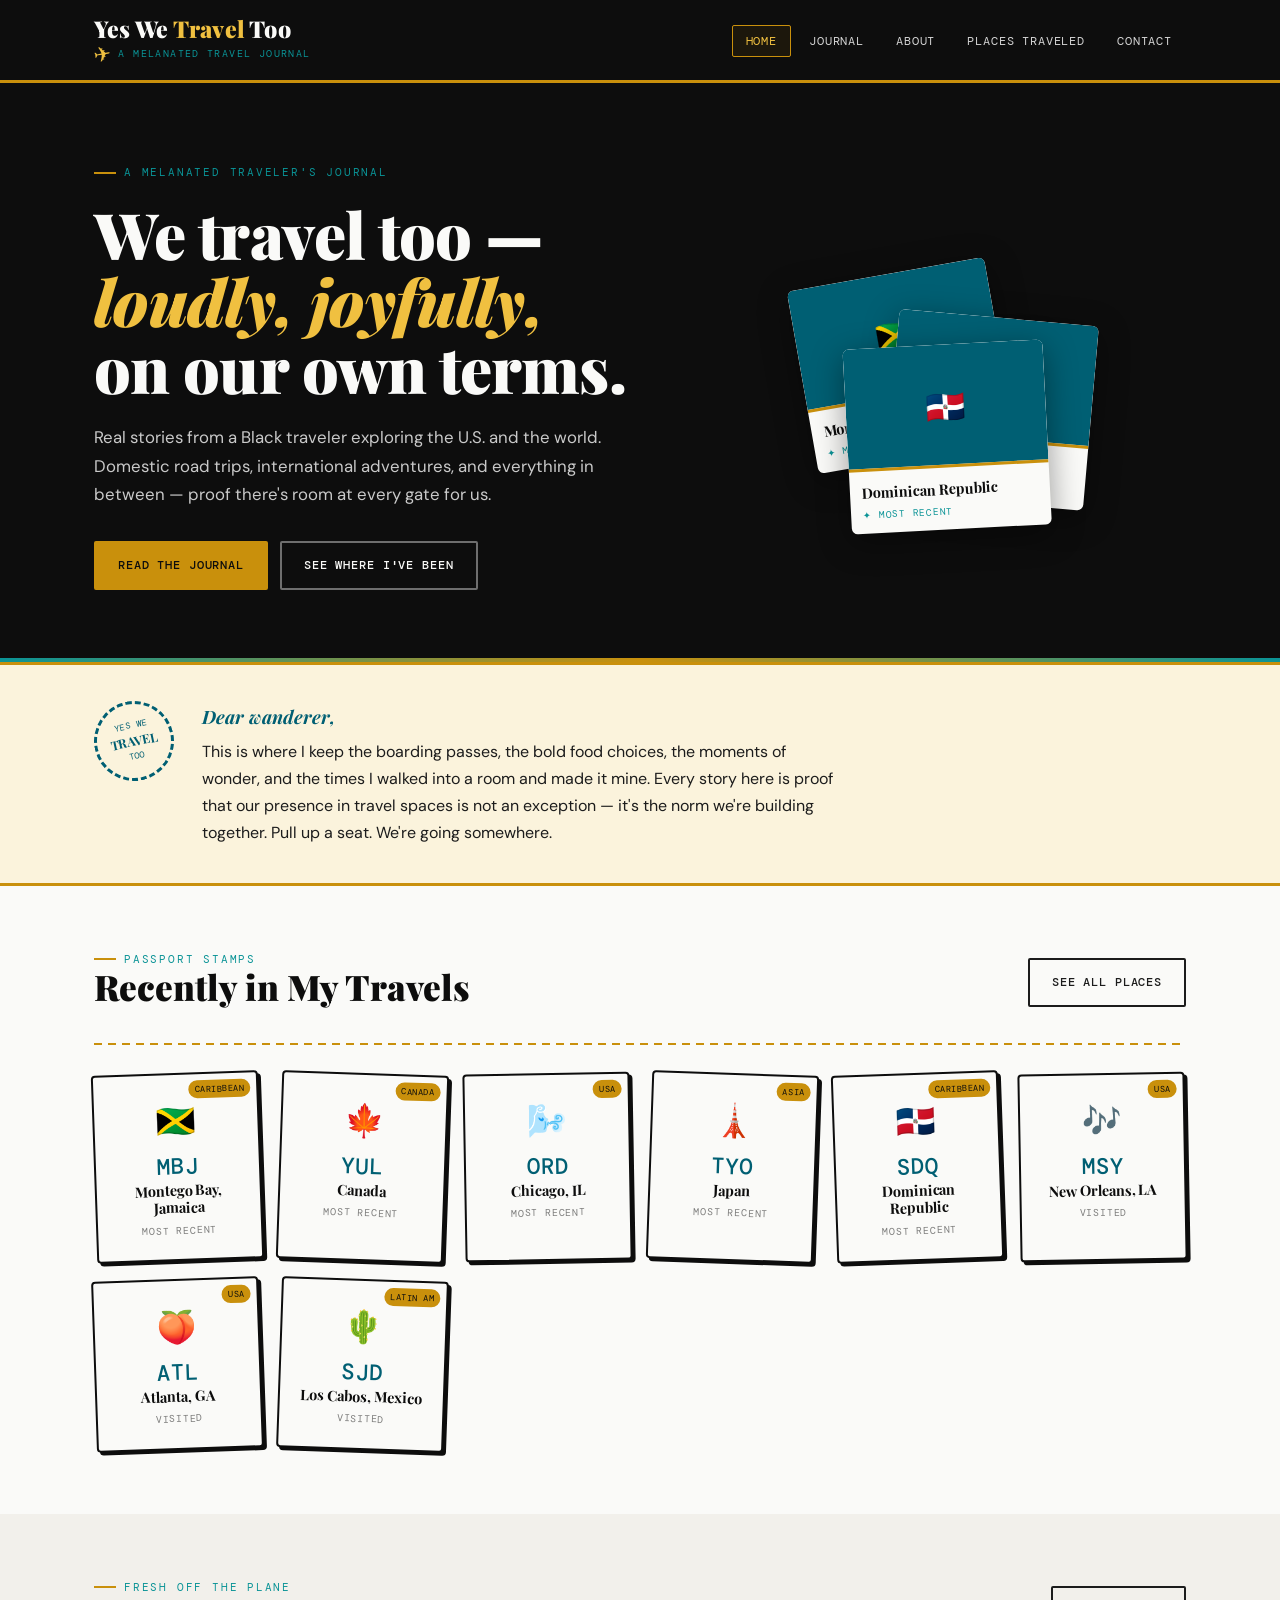
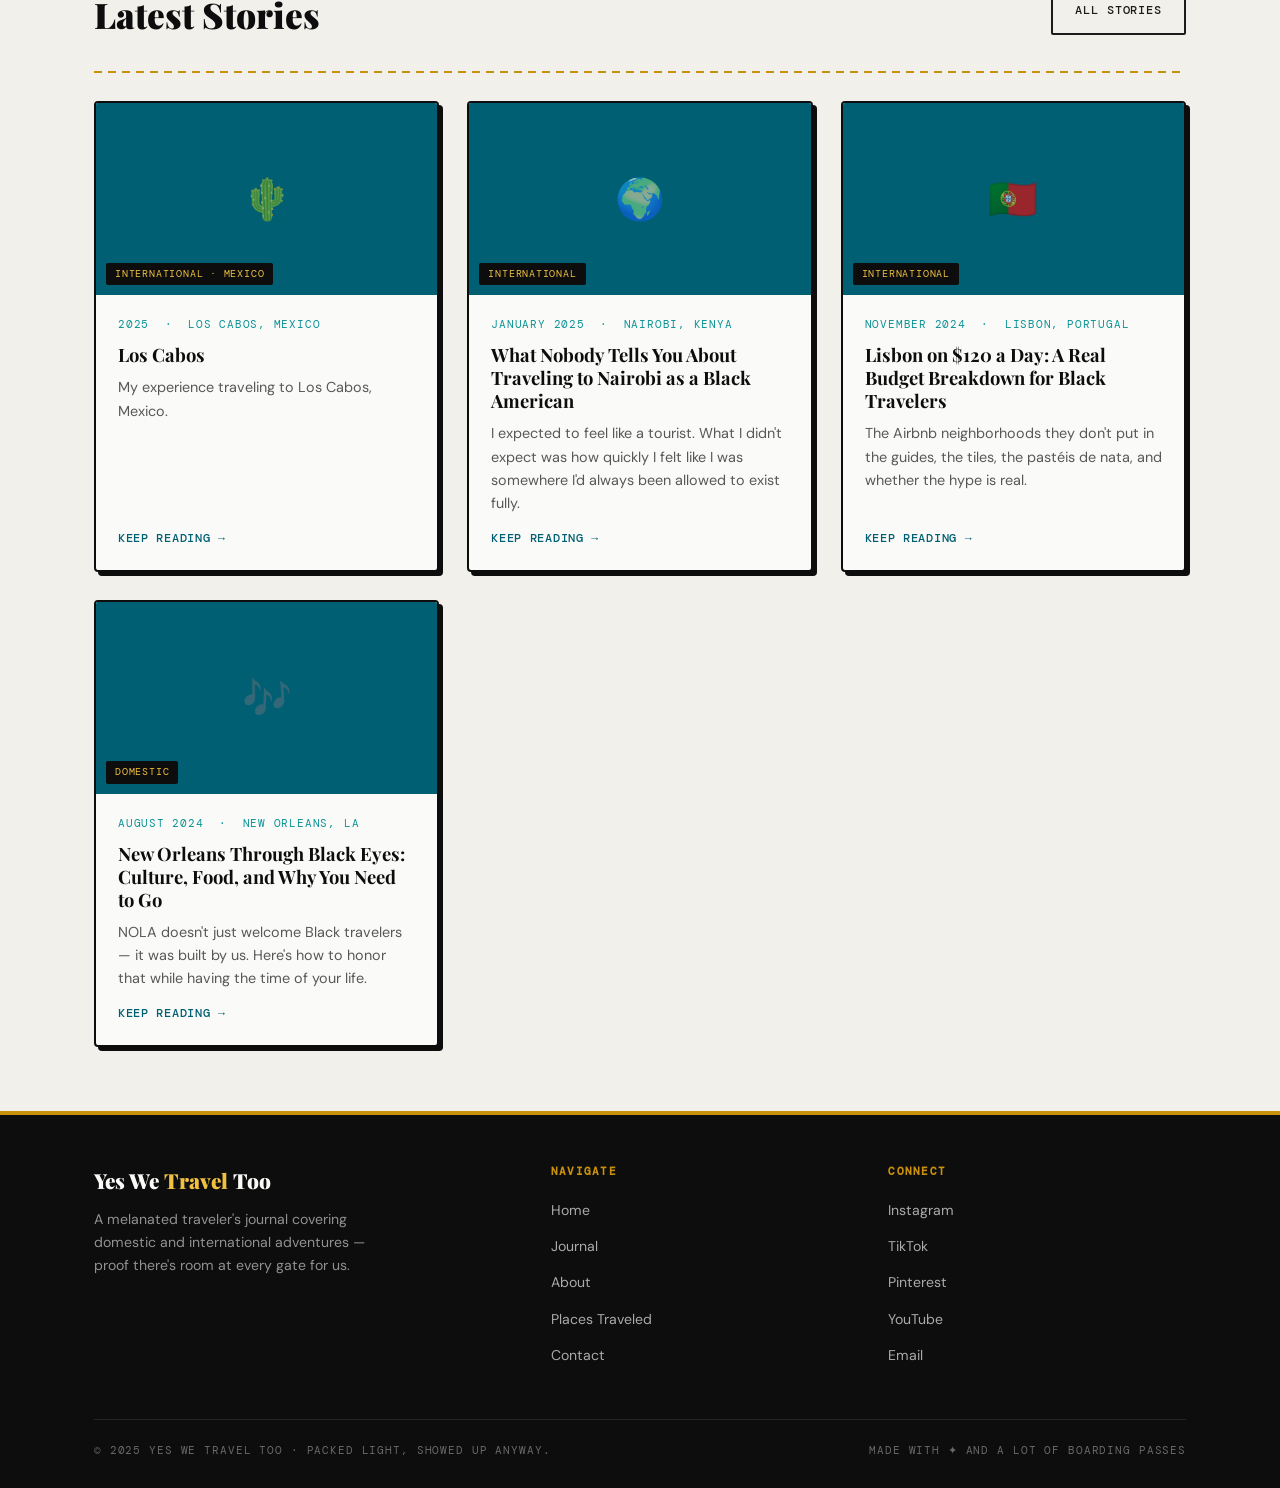
==== index.html @ bf2410bd "Add files via upload" ====
<!DOCTYPE html>
<html lang="en">
<head>
  <meta charset="UTF-8"/>
  <meta name="viewport" content="width=device-width, initial-scale=1.0"/>
  <title>Yes We Travel Too — A Melanated Traveler's Journal</title>
  <meta name="description" content="Real stories from a Black traveler exploring the U.S. and the world — one stamp, one story, one city at a time."/>
  <link rel="stylesheet" href="style.css"/>
</head>
<body>

  <!-- ===== HEADER ===== -->
  <header class="site-header">
    <div class="site-header__inner">
      <a href="index.html" class="brand">
        <span class="brand__name">Yes We <span>Travel</span> Too</span>
        <span class="brand__tag"><span class="brand__plane">✈</span> A Melanated Travel Journal</span>
      </a>
      <button class="nav-toggle" aria-label="Toggle menu" onclick="this.parentElement.querySelector('.site-nav').classList.toggle('open')">
        <span></span><span></span><span></span>
      </button>
      <nav class="site-nav">
        <ul>
          <li><a href="index.html" class="active">Home</a></li>
          <li><a href="blog.html">Journal</a></li>
          <li><a href="about.html">About</a></li>
          <li><a href="places.html">Places Traveled</a></li>
          <li><a href="contact.html">Contact</a></li>
        </ul>
      </nav>
    </div>
  </header>

  <main>

    <!-- ===== HERO ===== -->
    <section class="hero">
      <div class="wrap">
        <div class="hero-grid">
          <div>
            <div class="hero-eyebrow">
              <p class="eyebrow">A Melanated Traveler's Journal</p>
            </div>
            <h1>We travel too —<br><em>loudly, joyfully,</em><br>on our own terms.</h1>
            <p class="hero-sub">Real stories from a Black traveler exploring the U.S. and the world. Domestic road trips, international adventures, and everything in between — proof there's room at every gate for us.</p>
            <div class="hero-ctas">
              <a href="blog.html" class="btn btn--gold">Read the Journal</a>
              <a href="places.html" class="btn btn--outline">See Where I've Been</a>
            </div>
          </div>
          <div class="passport-stack">
            <div class="passport-card">
              <div class="passport-card__img">🇯🇲</div>
              <div class="passport-card__body">
                <div class="passport-card__city">Montego Bay, Jamaica</div>
                <div class="passport-card__stamp">✦ Most Recent</div>
              </div>
            </div>
            <div class="passport-card">
              <div class="passport-card__img">🗼</div>
              <div class="passport-card__body">
                <div class="passport-card__city">Tokyo, Japan</div>
                <div class="passport-card__stamp">✦ Most Recent</div>
              </div>
            </div>
            <div class="passport-card">
              <div class="passport-card__img">🇩🇴</div>
              <div class="passport-card__body">
                <div class="passport-card__city">Dominican Republic</div>
                <div class="passport-card__stamp">✦ Most Recent</div>
              </div>
            </div>
          </div>
        </div>
      </div>
    </section>

    <!-- ===== DEAR WANDERER ===== -->
    <section class="wanderer-strip">
      <div class="wrap">
        <div class="wanderer-strip__inner">
          <div class="wanderer-stamp">
            <span>Yes We</span>
            <strong>TRAVEL</strong>
            <span>Too</span>
          </div>
          <div class="wanderer-text">
            <p class="salutation">Dear wanderer,</p>
            <p>This is where I keep the boarding passes, the bold food choices, the moments of wonder, and the times I walked into a room and made it mine. Every story here is proof that our presence in travel spaces is not an exception — it's the norm we're building together. Pull up a seat. We're going somewhere.</p>
          </div>
        </div>
      </div>
    </section>

    <!-- ===== PLACES TEASER ===== -->
    <section class="places-section">
      <div class="wrap">
        <div class="section-head">
          <div>
            <p class="eyebrow">Passport stamps</p>
            <h2>Recently in My Travels</h2>
          </div>
          <a href="places.html" class="btn btn--outline-dark">See All Places</a>
        </div>
        <div class="section-divider"></div>
        <div class="stamp-grid">
          <a href="places.html" class="stamp-tile">
            <div class="stamp-tile__flag">🇯🇲</div>
            <div class="stamp-tile__code">MBJ</div>
            <div class="stamp-tile__name">Montego Bay, Jamaica</div>
            <div class="stamp-tile__date">Most Recent</div>
            <span class="stamp-tile__badge">Caribbean</span>
          </a>
          <a href="places.html" class="stamp-tile">
            <div class="stamp-tile__flag">🍁</div>
            <div class="stamp-tile__code">YUL</div>
            <div class="stamp-tile__name">Canada</div>
            <div class="stamp-tile__date">Most Recent</div>
            <span class="stamp-tile__badge">Canada</span>
          </a>
          <a href="places.html" class="stamp-tile">
            <div class="stamp-tile__flag">🌬️</div>
            <div class="stamp-tile__code">ORD</div>
            <div class="stamp-tile__name">Chicago, IL</div>
            <div class="stamp-tile__date">Most Recent</div>
            <span class="stamp-tile__badge">USA</span>
          </a>
          <a href="places.html" class="stamp-tile">
            <div class="stamp-tile__flag">🗼</div>
            <div class="stamp-tile__code">TYO</div>
            <div class="stamp-tile__name">Japan</div>
            <div class="stamp-tile__date">Most Recent</div>
            <span class="stamp-tile__badge">Asia</span>
          </a>
          <a href="places.html" class="stamp-tile">
            <div class="stamp-tile__flag">🇩🇴</div>
            <div class="stamp-tile__code">SDQ</div>
            <div class="stamp-tile__name">Dominican Republic</div>
            <div class="stamp-tile__date">Most Recent</div>
            <span class="stamp-tile__badge">Caribbean</span>
          </a>
          <a href="places.html" class="stamp-tile">
            <div class="stamp-tile__flag">🎶</div>
            <div class="stamp-tile__code">MSY</div>
            <div class="stamp-tile__name">New Orleans, LA</div>
            <div class="stamp-tile__date">Visited</div>
            <span class="stamp-tile__badge">USA</span>
          </a>
          <a href="places.html" class="stamp-tile">
            <div class="stamp-tile__flag">🍑</div>
            <div class="stamp-tile__code">ATL</div>
            <div class="stamp-tile__name">Atlanta, GA</div>
            <div class="stamp-tile__date">Visited</div>
            <span class="stamp-tile__badge">USA</span>
          </a>
          <a href="places.html" class="stamp-tile">
            <div class="stamp-tile__flag">🌵</div>
            <div class="stamp-tile__code">SJD</div>
            <div class="stamp-tile__name">Los Cabos, Mexico</div>
            <div class="stamp-tile__date">Visited</div>
            <span class="stamp-tile__badge">Latin Am</span>
          </a>
        </div>
      </div>
    </section>

    <!-- ===== LATEST POSTS ===== -->
    <section class="posts-section">
      <div class="wrap">
        <div class="section-head">
          <div>
            <p class="eyebrow">Fresh off the plane</p>
            <h2>Latest Stories</h2>
          </div>
          <a href="blog.html" class="btn btn--outline-dark">All Stories</a>
        </div>
        <div class="section-divider"></div>
        <div class="posts-grid">

          <a href="post-los-cabos.html" class="post-card">
            <div class="post-card__img">
              <div class="post-card__img-placeholder">🌵</div>
              <span class="post-card__label">International · Mexico</span>
            </div>
            <div class="post-card__body">
              <p class="post-card__meta">2025 &nbsp;·&nbsp; Los Cabos, Mexico</p>
              <h3 class="post-card__title">Los Cabos</h3>
              <p class="post-card__excerpt">My experience traveling to Los Cabos, Mexico.</p>
              <span class="post-card__readmore">Keep reading →</span>
            </div>
          </a>

          <a href="post-nairobi.html" class="post-card">
            <div class="post-card__img">
              <div class="post-card__img-placeholder">🌍</div>
              <span class="post-card__label">International</span>
            </div>
            <div class="post-card__body">
              <p class="post-card__meta">January 2025 &nbsp;·&nbsp; Nairobi, Kenya</p>
              <h3 class="post-card__title">What Nobody Tells You About Traveling to Nairobi as a Black American</h3>
              <p class="post-card__excerpt">I expected to feel like a tourist. What I didn't expect was how quickly I felt like I was somewhere I'd always been allowed to exist fully.</p>
              <span class="post-card__readmore">Keep reading →</span>
            </div>
          </a>

          <a href="post-lisbon.html" class="post-card">
            <div class="post-card__img">
              <div class="post-card__img-placeholder">🇵🇹</div>
              <span class="post-card__label">International</span>
            </div>
            <div class="post-card__body">
              <p class="post-card__meta">November 2024 &nbsp;·&nbsp; Lisbon, Portugal</p>
              <h3 class="post-card__title">Lisbon on $120 a Day: A Real Budget Breakdown for Black Travelers</h3>
              <p class="post-card__excerpt">The Airbnb neighborhoods they don't put in the guides, the tiles, the pastéis de nata, and whether the hype is real.</p>
              <span class="post-card__readmore">Keep reading →</span>
            </div>
          </a>

          <a href="post-nola.html" class="post-card">
            <div class="post-card__img">
              <div class="post-card__img-placeholder">🎶</div>
              <span class="post-card__label">Domestic</span>
            </div>
            <div class="post-card__body">
              <p class="post-card__meta">August 2024 &nbsp;·&nbsp; New Orleans, LA</p>
              <h3 class="post-card__title">New Orleans Through Black Eyes: Culture, Food, and Why You Need to Go</h3>
              <p class="post-card__excerpt">NOLA doesn't just welcome Black travelers — it was built by us. Here's how to honor that while having the time of your life.</p>
              <span class="post-card__readmore">Keep reading →</span>
            </div>
          </a>

        </div>
      </div>
    </section>

  </main>

  <!-- ===== FOOTER ===== -->
  <footer class="site-footer">
    <div class="wrap">
      <div class="footer-inner">
        <div class="footer-brand">
          <div class="footer-brand__name">Yes We <span>Travel</span> Too</div>
          <p>A melanated traveler's journal covering domestic and international adventures — proof there's room at every gate for us.</p>
        </div>
        <div class="footer-col">
          <h4>Navigate</h4>
          <ul>
            <li><a href="index.html">Home</a></li>
            <li><a href="blog.html">Journal</a></li>
            <li><a href="about.html">About</a></li>
            <li><a href="places.html">Places Traveled</a></li>
            <li><a href="contact.html">Contact</a></li>
          </ul>
        </div>
        <div class="footer-col">
          <h4>Connect</h4>
          <ul>
            <li><a href="#">Instagram</a></li>
            <li><a href="#">TikTok</a></li>
            <li><a href="#">Pinterest</a></li>
            <li><a href="#">YouTube</a></li>
            <li><a href="mailto:hello@yeswetraveltoo.com">Email</a></li>
          </ul>
        </div>
      </div>
      <div class="footer-bottom">
        <p>© 2025 Yes We Travel Too · Packed light, showed up anyway.</p>
        <p>Made with ✦ and a lot of boarding passes</p>
      </div>
    </div>
  </footer>

</body>
</html>
---- style.css ----
/* ================================================
   YES WE TRAVEL TOO — Shared Stylesheet
   Black & White base · Gold & Teal accents
   ================================================ */

@import url('https://fonts.googleapis.com/css2?family=Playfair+Display:ital,wght@0,700;0,900;1,700&family=DM+Sans:wght@400;500;600&family=DM+Mono:wght@400;500&display=swap');

:root {
  --black:      #0D0D0D;
  --ink:        #1C1C1C;
  --white:      #FAFAF8;
  --offwhite:   #F2F0EB;
  --gold:       #C9900C;
  --gold-light: #F0C040;
  --gold-bg:    #FBF3DC;
  --teal:       #0A9396;
  --teal-deep:  #005F73;
  --teal-light: #E0F4F4;
  --line:       rgba(13,13,13,0.12);

  --ff-display: 'Playfair Display', Georgia, serif;
  --ff-body:    'DM Sans', system-ui, sans-serif;
  --ff-mono:    'DM Mono', 'Courier New', monospace;

  --max:        1140px;
  --radius:     4px;
}

*, *::before, *::after { box-sizing: border-box; margin: 0; padding: 0; }
html { -webkit-text-size-adjust: 100%; scroll-behavior: smooth; }
body {
  font-family: var(--ff-body);
  font-size: 16px;
  line-height: 1.65;
  background: var(--white);
  color: var(--ink);
  -webkit-font-smoothing: antialiased;
}
img { max-width: 100%; display: block; }
a { color: inherit; text-decoration: none; }
ul { list-style: none; }
@media (prefers-reduced-motion: reduce) { *, *::before, *::after { transition: none !important; animation: none !important; } }

/* ---- util ---- */
.wrap { max-width: var(--max); margin: 0 auto; padding: 0 24px; }
.sr-only { position: absolute; width: 1px; height: 1px; overflow: hidden; clip: rect(0,0,0,0); white-space: nowrap; }

/* ======================================
   HEADER / NAV
====================================== */
.site-header {
  background: var(--black);
  position: sticky; top: 0; z-index: 100;
  border-bottom: 3px solid var(--gold);
}
.site-header__inner {
  display: flex; align-items: center; justify-content: space-between;
  padding: 16px 24px; max-width: var(--max); margin: 0 auto; gap: 20px;
}
.brand {
  display: flex; flex-direction: column; gap: 2px;
  text-decoration: none;
}
.brand__name {
  font-family: var(--ff-display);
  font-weight: 900;
  font-size: clamp(1.1rem, 2.4vw, 1.45rem);
  color: var(--white);
  letter-spacing: 0.01em;
  line-height: 1.1;
}
.brand__name span { color: var(--gold-light); }
.brand__tag {
  font-family: var(--ff-mono);
  font-size: 0.62rem;
  letter-spacing: 0.14em;
  text-transform: uppercase;
  color: var(--teal);
  display: flex;
  align-items: center;
  gap: 5px;
}
.brand__plane {
  font-size: 1.3rem;
  display: inline-block;
  color: var(--gold-light);
  line-height: 1;
  transform: rotate(-10deg);
  transition: transform 0.3s ease;
}
.brand:hover .brand__plane {
  transform: rotate(0deg) translateX(4px);
}

.nav-toggle { display: none; background: none; border: none; cursor: pointer; padding: 6px; }
.nav-toggle span { display: block; width: 22px; height: 2px; background: var(--white); margin: 4px 0; transition: transform 0.2s; }

.site-nav ul {
  display: flex; gap: 4px; flex-wrap: wrap;
}
.site-nav a {
  font-family: var(--ff-mono);
  font-size: 0.76rem;
  text-transform: uppercase;
  letter-spacing: 0.07em;
  color: rgba(255,255,255,0.82);
  padding: 7px 13px;
  border-radius: 2px;
  border: 1px solid transparent;
  transition: color 0.15s, border-color 0.15s, background 0.15s;
}
.site-nav a:hover,
.site-nav a.active {
  color: var(--gold-light);
  border-color: var(--gold);
  background: rgba(201,144,12,0.08);
}

@media (max-width: 700px) {
  .nav-toggle { display: block; }
  .site-nav {
    position: absolute; top: 100%; left: 0; right: 0;
    background: var(--black);
    border-bottom: 2px solid var(--gold);
    max-height: 0; overflow: hidden;
    transition: max-height 0.3s ease;
  }
  .site-nav.open { max-height: 360px; }
  .site-nav ul { flex-direction: column; padding: 12px 24px 18px; }
  .site-nav a { display: block; padding: 10px 0; border: none; border-bottom: 1px solid rgba(255,255,255,0.07); }
}

/* ======================================
   BUTTONS
====================================== */
.btn {
  display: inline-flex; align-items: center; gap: 7px;
  font-family: var(--ff-mono);
  font-size: 0.78rem;
  text-transform: uppercase;
  letter-spacing: 0.07em;
  padding: 12px 22px;
  border-radius: 2px;
  border: 2px solid currentColor;
  cursor: pointer;
  transition: background 0.15s, color 0.15s, transform 0.12s;
  font-weight: 500;
}
.btn:hover { transform: translateY(-1px); }
.btn--gold { background: var(--gold); color: var(--black); border-color: var(--gold); }
.btn--gold:hover { background: var(--gold-light); border-color: var(--gold-light); }
.btn--teal { background: var(--teal); color: var(--white); border-color: var(--teal); }
.btn--teal:hover { background: var(--teal-deep); border-color: var(--teal-deep); }
.btn--outline { background: transparent; color: var(--white); border-color: rgba(255,255,255,0.4); }
.btn--outline:hover { border-color: var(--gold-light); color: var(--gold-light); }
.btn--outline-dark { background: transparent; color: var(--ink); border-color: var(--ink); }
.btn--outline-dark:hover { background: var(--ink); color: var(--white); }

/* ======================================
   EYEBROW LABEL
====================================== */
.eyebrow {
  font-family: var(--ff-mono);
  font-size: 0.7rem;
  letter-spacing: 0.16em;
  text-transform: uppercase;
  color: var(--teal);
  display: flex; align-items: center; gap: 8px;
}
.eyebrow::before {
  content: '';
  display: inline-block;
  width: 22px; height: 2px;
  background: var(--gold);
  flex-shrink: 0;
}

/* ======================================
   SECTION HEADERS
====================================== */
.section-head {
  display: flex; align-items: flex-end; justify-content: space-between;
  gap: 16px; flex-wrap: wrap; margin-bottom: 36px;
}
.section-head h2 {
  font-family: var(--ff-display);
  font-size: clamp(1.6rem, 3vw, 2.2rem);
  font-weight: 900;
  color: var(--black);
  line-height: 1.1;
}
.section-divider {
  width: 100%; height: 2px;
  background: repeating-linear-gradient(90deg, var(--gold) 0 8px, transparent 8px 14px);
  margin: 14px 0 28px;
}

/* ======================================
   HOME — HERO
====================================== */
.hero {
  background: var(--black);
  color: var(--white);
  padding: 80px 0 72px;
  position: relative;
  overflow: hidden;
}
.hero::after {
  content: '';
  position: absolute; bottom: 0; left: 0; right: 0; height: 4px;
  background: linear-gradient(90deg, var(--teal), var(--gold), var(--teal));
}
.hero-grid {
  display: grid;
  grid-template-columns: 1.1fr 0.9fr;
  gap: 60px; align-items: center;
}
.hero-eyebrow { margin-bottom: 18px; }
.hero-eyebrow .eyebrow { color: var(--teal); }
.hero h1 {
  font-family: var(--ff-display);
  font-size: clamp(2.4rem, 5.5vw, 4rem);
  font-weight: 900;
  line-height: 1.05;
  margin-bottom: 22px;
  letter-spacing: -0.01em;
}
.hero h1 em {
  font-style: italic;
  color: var(--gold-light);
}
.hero-sub {
  font-size: 1.05rem;
  color: rgba(255,255,255,0.78);
  max-width: 44ch;
  margin-bottom: 32px;
  line-height: 1.7;
}
.hero-ctas { display: flex; gap: 12px; flex-wrap: wrap; }

/* Passport stack — right side of hero */
.passport-stack {
  position: relative;
  height: 320px;
  display: flex; align-items: center; justify-content: center;
}
.passport-card {
  position: absolute;
  background: var(--white);
  border-radius: 6px;
  overflow: hidden;
  width: 200px;
  box-shadow: 0 8px 32px rgba(0,0,0,0.4);
}
.passport-card:nth-child(1) { transform: rotate(-10deg) translate(-50px, -20px); z-index: 1; }
.passport-card:nth-child(2) { transform: rotate(5deg) translate(40px, 30px); z-index: 2; }
.passport-card:nth-child(3) { transform: rotate(-3deg) translate(-10px, 60px); z-index: 3; }
.passport-card__img {
  height: 120px;
  background: var(--teal-deep);
  display: flex; align-items: center; justify-content: center;
  font-family: var(--ff-display);
  font-size: 2rem;
}
.passport-card__body {
  padding: 10px 12px;
  border-top: 3px solid var(--gold);
}
.passport-card__city {
  font-family: var(--ff-display);
  font-weight: 700;
  font-size: 0.9rem;
  color: var(--black);
}
.passport-card__stamp {
  font-family: var(--ff-mono);
  font-size: 0.6rem;
  text-transform: uppercase;
  letter-spacing: 0.08em;
  color: var(--teal);
  margin-top: 2px;
}

@media (max-width: 820px) {
  .hero-grid { grid-template-columns: 1fr; }
  .passport-stack { height: 200px; margin-top: 20px; }
  .passport-card { width: 140px; }
  .passport-card__img { height: 80px; font-size: 1.4rem; }
}

/* ======================================
   HOME — DEAR WANDERER STRIP
====================================== */
.wanderer-strip {
  background: var(--gold-bg);
  border-top: 3px solid var(--gold);
  border-bottom: 3px solid var(--gold);
  padding: 36px 0;
}
.wanderer-strip__inner {
  display: flex; gap: 28px; align-items: flex-start;
}
.wanderer-stamp {
  flex-shrink: 0;
  width: 80px; height: 80px;
  border-radius: 50%;
  border: 3px dashed var(--teal-deep);
  display: flex; flex-direction: column;
  align-items: center; justify-content: center;
  transform: rotate(-12deg);
  text-align: center;
}
.wanderer-stamp span {
  font-family: var(--ff-mono);
  font-size: 0.54rem;
  text-transform: uppercase;
  letter-spacing: 0.06em;
  color: var(--teal-deep);
  line-height: 1.2;
}
.wanderer-stamp strong {
  font-family: var(--ff-display);
  font-size: 0.78rem;
  font-weight: 700;
  color: var(--teal-deep);
}
.wanderer-text p.salutation {
  font-family: var(--ff-display);
  font-style: italic;
  font-weight: 700;
  font-size: 1.15rem;
  color: var(--teal-deep);
  margin-bottom: 6px;
}
.wanderer-text p {
  font-size: 1rem;
  color: var(--ink);
  max-width: 58ch;
  line-height: 1.7;
}

@media (max-width: 560px) {
  .wanderer-strip__inner { flex-direction: column; gap: 16px; }
}

/* ======================================
   HOME — PLACES TEASER / STAMPS GRID
====================================== */
.places-section { padding: 64px 0; }
.stamp-grid {
  display: grid;
  grid-template-columns: repeat(auto-fill, minmax(160px, 1fr));
  gap: 18px;
}
.stamp-tile {
  background: var(--white);
  border: 2px solid var(--black);
  border-radius: 4px;
  padding: 20px 14px;
  text-align: center;
  display: block;
  text-decoration: none;
  color: var(--black);
  transition: transform 0.15s, box-shadow 0.15s, border-color 0.15s;
  position: relative;
  transform: rotate(var(--r, -2deg));
  box-shadow: 3px 3px 0 var(--black);
}
.stamp-tile:nth-child(even) { --r: 2deg; }
.stamp-tile:nth-child(3n) { --r: -1deg; }
.stamp-tile:hover {
  transform: rotate(0deg) translateY(-3px);
  border-color: var(--teal);
  box-shadow: 4px 4px 0 var(--teal);
}
.stamp-tile__flag { font-size: 2rem; margin-bottom: 8px; }
.stamp-tile__code {
  font-family: var(--ff-mono);
  font-weight: 500;
  font-size: 1.4rem;
  color: var(--teal-deep);
  letter-spacing: 0.04em;
  line-height: 1;
}
.stamp-tile__name {
  font-family: var(--ff-display);
  font-weight: 700;
  font-size: 0.9rem;
  line-height: 1.2;
  margin: 4px 0 6px;
}
.stamp-tile__date {
  font-family: var(--ff-mono);
  font-size: 0.62rem;
  text-transform: uppercase;
  letter-spacing: 0.08em;
  color: rgba(0,0,0,0.5);
}
.stamp-tile__badge {
  position: absolute; top: 6px; right: 6px;
  font-family: var(--ff-mono);
  font-size: 0.54rem;
  text-transform: uppercase;
  letter-spacing: 0.06em;
  background: var(--gold);
  color: var(--black);
  padding: 2px 6px;
  border-radius: 20px;
}

/* ======================================
   POST / STORY CARDS
====================================== */
.posts-section { padding: 64px 0; background: var(--offwhite); }
.posts-grid {
  display: grid;
  grid-template-columns: repeat(auto-fill, minmax(300px, 1fr));
  gap: 28px;
}
.post-card {
  background: var(--white);
  border: 2px solid var(--black);
  border-radius: 4px;
  overflow: hidden;
  display: flex; flex-direction: column;
  box-shadow: 4px 4px 0 var(--black);
  transition: transform 0.15s, box-shadow 0.15s;
  text-decoration: none; color: inherit;
}
.post-card:hover {
  transform: translate(-2px, -2px);
  box-shadow: 6px 6px 0 var(--teal);
}
.post-card__img {
  aspect-ratio: 16/9;
  overflow: hidden;
  position: relative;
  background: var(--teal-deep);
  display: flex; align-items: center; justify-content: center;
}
.post-card__img img { width: 100%; height: 100%; object-fit: cover; }
.post-card__img-placeholder {
  font-size: 2.5rem;
  opacity: 0.6;
}
.post-card__label {
  position: absolute; bottom: 10px; left: 10px;
  background: var(--black);
  color: var(--gold-light);
  font-family: var(--ff-mono);
  font-size: 0.62rem;
  text-transform: uppercase;
  letter-spacing: 0.08em;
  padding: 3px 9px;
  border-radius: 2px;
}
.post-card__body { padding: 20px 22px 22px; flex: 1; display: flex; flex-direction: column; gap: 10px; }
.post-card__meta {
  font-family: var(--ff-mono);
  font-size: 0.7rem;
  text-transform: uppercase;
  letter-spacing: 0.07em;
  color: var(--teal);
}
.post-card__title {
  font-family: var(--ff-display);
  font-weight: 700;
  font-size: 1.15rem;
  line-height: 1.25;
  color: var(--black);
}
.post-card__excerpt { font-size: 0.9rem; color: rgba(0,0,0,0.65); line-height: 1.6; flex: 1; }
.post-card__readmore {
  font-family: var(--ff-mono);
  font-size: 0.72rem;
  text-transform: uppercase;
  letter-spacing: 0.06em;
  color: var(--teal-deep);
  display: flex; align-items: center; gap: 5px;
  margin-top: 4px;
  text-decoration: none;
  font-weight: 500;
}

/* ======================================
   PAGE HERO (non-home pages)
====================================== */
.page-hero {
  background: var(--black);
  padding: 52px 0 44px;
  border-bottom: 3px solid var(--gold);
}
.page-hero__eyebrow { margin-bottom: 10px; }
.page-hero h1 {
  font-family: var(--ff-display);
  font-size: clamp(2rem, 4.5vw, 3rem);
  font-weight: 900;
  color: var(--white);
  line-height: 1.1;
}
.page-hero__sub {
  margin-top: 12px;
  font-size: 1rem;
  color: rgba(255,255,255,0.65);
  max-width: 50ch;
}

/* ======================================
   ABOUT PAGE
====================================== */
.about-section { padding: 64px 0; }
.about-grid { display: grid; grid-template-columns: 1.1fr 0.9fr; gap: 56px; align-items: start; }
.about-body h2 {
  font-family: var(--ff-display);
  font-size: 1.5rem;
  font-weight: 700;
  color: var(--black);
  margin: 32px 0 12px;
}
.about-body p { font-size: 1rem; line-height: 1.75; color: var(--ink); margin-bottom: 18px; }
.about-body blockquote {
  border-left: 4px solid var(--gold);
  padding: 4px 0 4px 20px;
  margin: 28px 0;
  font-family: var(--ff-display);
  font-style: italic;
  font-size: 1.25rem;
  color: var(--teal-deep);
  line-height: 1.45;
}
.stats-panel {
  background: var(--black);
  color: var(--white);
  border-radius: 4px;
  padding: 32px 28px;
  border: 2px solid var(--gold);
  box-shadow: 5px 5px 0 var(--gold);
  position: sticky; top: 100px;
}
.stats-panel h3 {
  font-family: var(--ff-mono);
  font-size: 0.72rem;
  text-transform: uppercase;
  letter-spacing: 0.12em;
  color: var(--gold);
  margin-bottom: 24px;
}
.stat-item { padding: 16px 0; border-bottom: 1px solid rgba(255,255,255,0.1); }
.stat-item:last-child { border-bottom: none; }
.stat-number {
  font-family: var(--ff-display);
  font-size: 2.2rem;
  font-weight: 900;
  color: var(--gold-light);
  line-height: 1;
}
.stat-label {
  font-family: var(--ff-mono);
  font-size: 0.7rem;
  text-transform: uppercase;
  letter-spacing: 0.08em;
  color: rgba(255,255,255,0.55);
  margin-top: 4px;
}

@media (max-width: 760px) {
  .about-grid { grid-template-columns: 1fr; }
  .stats-panel { position: static; }
}

/* ======================================
   BLOG LISTING PAGE
====================================== */
.blog-section { padding: 56px 0 80px; }
.blog-filters {
  display: flex; gap: 8px; flex-wrap: wrap; margin-bottom: 36px;
}
.filter-btn {
  font-family: var(--ff-mono);
  font-size: 0.72rem;
  text-transform: uppercase;
  letter-spacing: 0.07em;
  padding: 7px 16px;
  border-radius: 20px;
  border: 1.5px solid var(--black);
  background: transparent;
  color: var(--ink);
  cursor: pointer;
  transition: background 0.15s, color 0.15s;
}
.filter-btn:hover,
.filter-btn.active { background: var(--black); color: var(--white); }

/* ======================================
   PLACES PAGE
====================================== */
.places-section-full { padding: 56px 0 80px; }
.places-category { margin-bottom: 56px; }
.places-category h2 {
  font-family: var(--ff-display);
  font-size: 1.5rem;
  font-weight: 900;
  color: var(--black);
  display: flex; align-items: center; gap: 14px;
  margin-bottom: 6px;
}
.places-category h2::after {
  content: '';
  flex: 1; height: 2px;
  background: repeating-linear-gradient(90deg, var(--gold) 0 6px, transparent 6px 12px);
}

/* ======================================
   CONTACT PAGE
====================================== */
.contact-section { padding: 64px 0 80px; }
.contact-grid { display: grid; grid-template-columns: 1fr 1fr; gap: 48px; }
.contact-intro p { font-size: 1.05rem; line-height: 1.75; color: var(--ink); margin-bottom: 18px; }
.contact-cards { display: flex; flex-direction: column; gap: 14px; margin-top: 28px; }
.contact-card {
  display: flex; align-items: center; gap: 14px;
  border: 2px solid var(--black);
  border-radius: 4px;
  padding: 16px 20px;
  background: var(--white);
  box-shadow: 3px 3px 0 var(--black);
  text-decoration: none; color: var(--ink);
  transition: transform 0.12s, box-shadow 0.12s, border-color 0.12s;
}
.contact-card:hover {
  transform: translate(-1px, -1px);
  box-shadow: 4px 4px 0 var(--teal);
  border-color: var(--teal);
}
.contact-card__icon {
  font-size: 1.5rem;
  width: 44px; height: 44px;
  background: var(--teal-light);
  border-radius: 50%;
  display: flex; align-items: center; justify-content: center;
  flex-shrink: 0;
}
.contact-card__label {
  font-family: var(--ff-mono);
  font-size: 0.66rem;
  text-transform: uppercase;
  letter-spacing: 0.1em;
  color: var(--teal);
}
.contact-card__value {
  font-weight: 600;
  font-size: 0.95rem;
  color: var(--black);
}
.collab-box {
  background: var(--black);
  color: var(--white);
  border-radius: 4px;
  padding: 36px 32px;
  border: 2px solid var(--gold);
  box-shadow: 5px 5px 0 var(--gold);
}
.collab-box h3 {
  font-family: var(--ff-display);
  font-size: 1.4rem;
  font-weight: 700;
  color: var(--gold-light);
  margin-bottom: 14px;
}
.collab-box p {
  font-size: 0.95rem;
  color: rgba(255,255,255,0.75);
  line-height: 1.7;
  margin-bottom: 18px;
}
.collab-list {
  list-style: none;
  display: flex; flex-direction: column; gap: 8px;
  margin-bottom: 24px;
}
.collab-list li {
  font-family: var(--ff-mono);
  font-size: 0.78rem;
  color: rgba(255,255,255,0.65);
  display: flex; align-items: center; gap: 8px;
  text-transform: uppercase; letter-spacing: 0.05em;
}
.collab-list li::before {
  content: '✦';
  color: var(--gold);
  font-size: 0.65rem;
}
@media (max-width: 760px) { .contact-grid { grid-template-columns: 1fr; } }

/* ======================================
   SINGLE POST / ARTICLE
====================================== */
.post-article { padding: 56px 0 80px; }
.post-article__wrap { max-width: 720px; margin: 0 auto; }
.post-article h1 {
  font-family: var(--ff-display);
  font-size: clamp(2rem, 4.5vw, 2.8rem);
  font-weight: 900;
  color: var(--black);
  line-height: 1.1;
  margin-bottom: 16px;
}
.post-article__meta {
  display: flex; align-items: center; gap: 16px; flex-wrap: wrap;
  font-family: var(--ff-mono);
  font-size: 0.72rem;
  text-transform: uppercase;
  letter-spacing: 0.07em;
  color: var(--teal);
  margin-bottom: 28px;
  padding-bottom: 22px;
  border-bottom: 2px dashed var(--gold);
}
.post-article__hero {
  width: 100%;
  border-radius: 4px;
  border: 2px solid var(--black);
  margin-bottom: 36px;
  overflow: hidden;
  background: var(--teal-deep);
  aspect-ratio: 16/9;
  display: flex; align-items: center; justify-content: center;
  font-size: 4rem;
}
.post-article__body p { font-size: 1.04rem; line-height: 1.8; margin-bottom: 22px; color: var(--ink); }
.post-article__body h2 {
  font-family: var(--ff-display);
  font-size: 1.4rem;
  font-weight: 700;
  margin: 36px 0 14px;
  color: var(--black);
}
.post-article__body h3 {
  font-family: var(--ff-display);
  font-size: 1.15rem;
  font-weight: 700;
  margin: 28px 0 10px;
  color: var(--black);
}
.post-article__body blockquote {
  border-left: 4px solid var(--gold);
  margin: 28px 0;
  padding: 8px 0 8px 22px;
  font-family: var(--ff-display);
  font-style: italic;
  font-size: 1.2rem;
  color: var(--teal-deep);
  line-height: 1.5;
}
.post-article__body img {
  border-radius: 4px;
  border: 2px solid var(--black);
  margin: 18px 0;
}
.post-tags { display: flex; gap: 8px; flex-wrap: wrap; margin-top: 36px; padding-top: 24px; border-top: 2px dashed var(--line); }
.tag {
  font-family: var(--ff-mono);
  font-size: 0.68rem;
  text-transform: uppercase;
  letter-spacing: 0.06em;
  border: 1.5px solid var(--black);
  padding: 4px 12px;
  border-radius: 20px;
  color: var(--ink);
  transition: background 0.12s, color 0.12s;
}
.tag:hover { background: var(--black); color: var(--white); }

/* ======================================
   FOOTER
====================================== */
.site-footer {
  background: var(--black);
  color: var(--white);
  padding: 48px 0 28px;
  border-top: 4px solid var(--gold);
}
.footer-inner {
  display: grid;
  grid-template-columns: 1.4fr 1fr 1fr;
  gap: 40px; margin-bottom: 40px;
}
.footer-brand__name {
  font-family: var(--ff-display);
  font-size: 1.3rem;
  font-weight: 900;
  color: var(--white);
  margin-bottom: 8px;
}
.footer-brand__name span { color: var(--gold-light); }
.footer-brand p {
  font-size: 0.88rem;
  color: rgba(255,255,255,0.55);
  line-height: 1.65;
  max-width: 30ch;
  margin-top: 10px;
}
.footer-col h4 {
  font-family: var(--ff-mono);
  font-size: 0.66rem;
  text-transform: uppercase;
  letter-spacing: 0.12em;
  color: var(--gold);
  margin-bottom: 16px;
}
.footer-col ul li { margin-bottom: 10px; }
.footer-col ul li a {
  font-size: 0.88rem;
  color: rgba(255,255,255,0.65);
  transition: color 0.15s;
}
.footer-col ul li a:hover { color: var(--gold-light); }
.footer-bottom {
  border-top: 1px solid rgba(255,255,255,0.1);
  padding-top: 22px;
  display: flex; justify-content: space-between; align-items: center;
  flex-wrap: wrap; gap: 10px;
}
.footer-bottom p {
  font-family: var(--ff-mono);
  font-size: 0.68rem;
  text-transform: uppercase;
  letter-spacing: 0.08em;
  color: rgba(255,255,255,0.38);
}

@media (max-width: 760px) {
  .footer-inner { grid-template-columns: 1fr; gap: 28px; }
  .footer-bottom { flex-direction: column; align-items: flex-start; }
}

/* ======================================
   RESPONSIVE MISC
====================================== */
@media (max-width: 640px) {
  .hero { padding: 52px 0 48px; }
  .places-section, .posts-section, .blog-section { padding: 44px 0; }
}

/* ======================================
   POST IMAGES (photos uploaded to /images/)
====================================== */
.post-img {
  width: 100%;
  border-radius: 4px;
  border: 2px solid var(--black);
  margin: 24px 0;
  max-height: 520px;
  object-fit: cover;
}
.post-img-caption {
  font-family: var(--ff-mono);
  font-size: 0.7rem;
  text-transform: uppercase;
  letter-spacing: 0.07em;
  color: rgba(0,0,0,0.45);
  text-align: center;
  margin-top: -16px;
  margin-bottom: 24px;
}
.post-hero-img {
  width: 100%;
  aspect-ratio: 16/9;
  object-fit: cover;
  border-radius: 4px;
  border: 2px solid var(--black);
  margin-bottom: 36px;
  display: block;
}
.img-grid {
  display: grid;
  grid-template-columns: 1fr 1fr;
  gap: 14px;
  margin: 24px 0;
}
.img-grid img {
  width: 100%;
  aspect-ratio: 4/3;
  object-fit: cover;
  border-radius: 4px;
  border: 2px solid var(--black);
}
@media (max-width: 560px) { .img-grid { grid-template-columns: 1fr; } }

/* ======================================
   MONETIZATION PLACEHOLDERS
   (uncomment / replace when ready)
====================================== */
.ad-unit {
  background: var(--offwhite);
  border: 1px dashed var(--line);
  border-radius: 4px;
  padding: 20px;
  text-align: center;
  margin: 28px 0;
  font-family: var(--ff-mono);
  font-size: 0.7rem;
  text-transform: uppercase;
  letter-spacing: 0.08em;
  color: rgba(0,0,0,0.3);
}
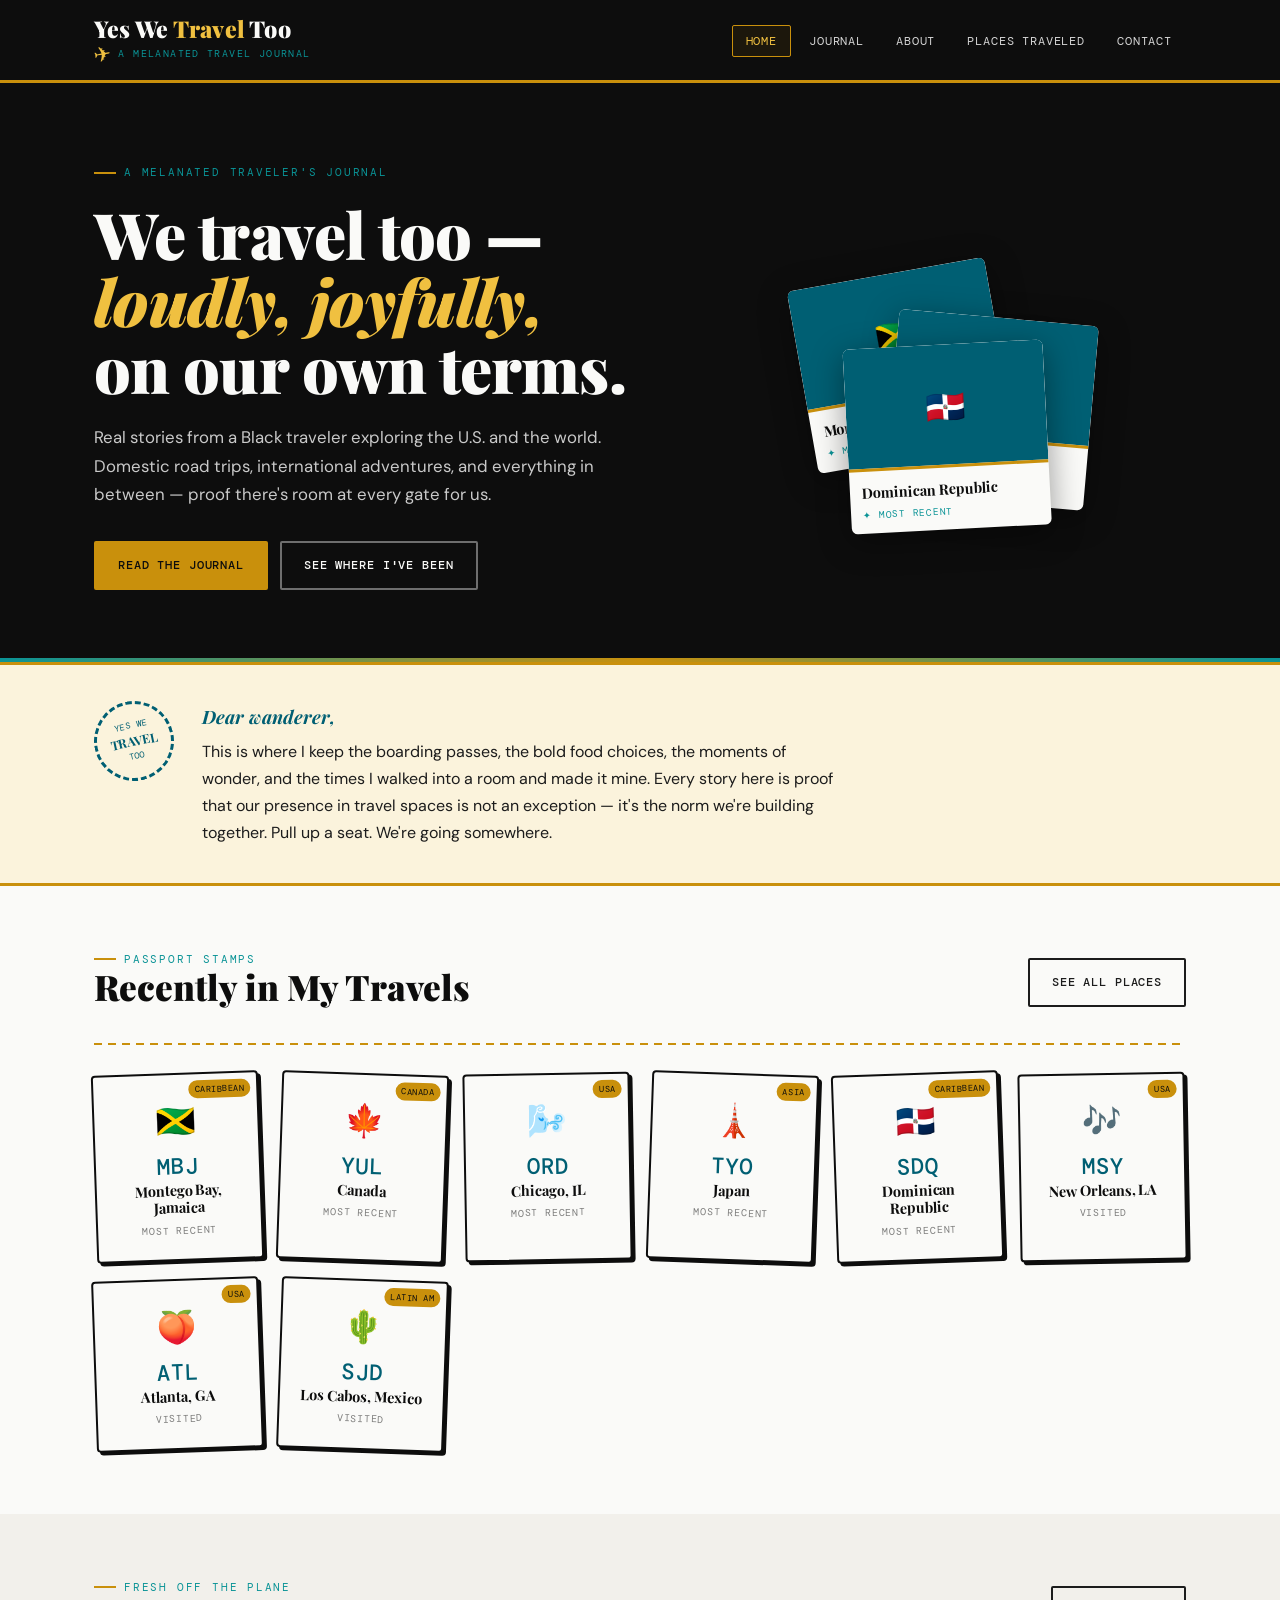
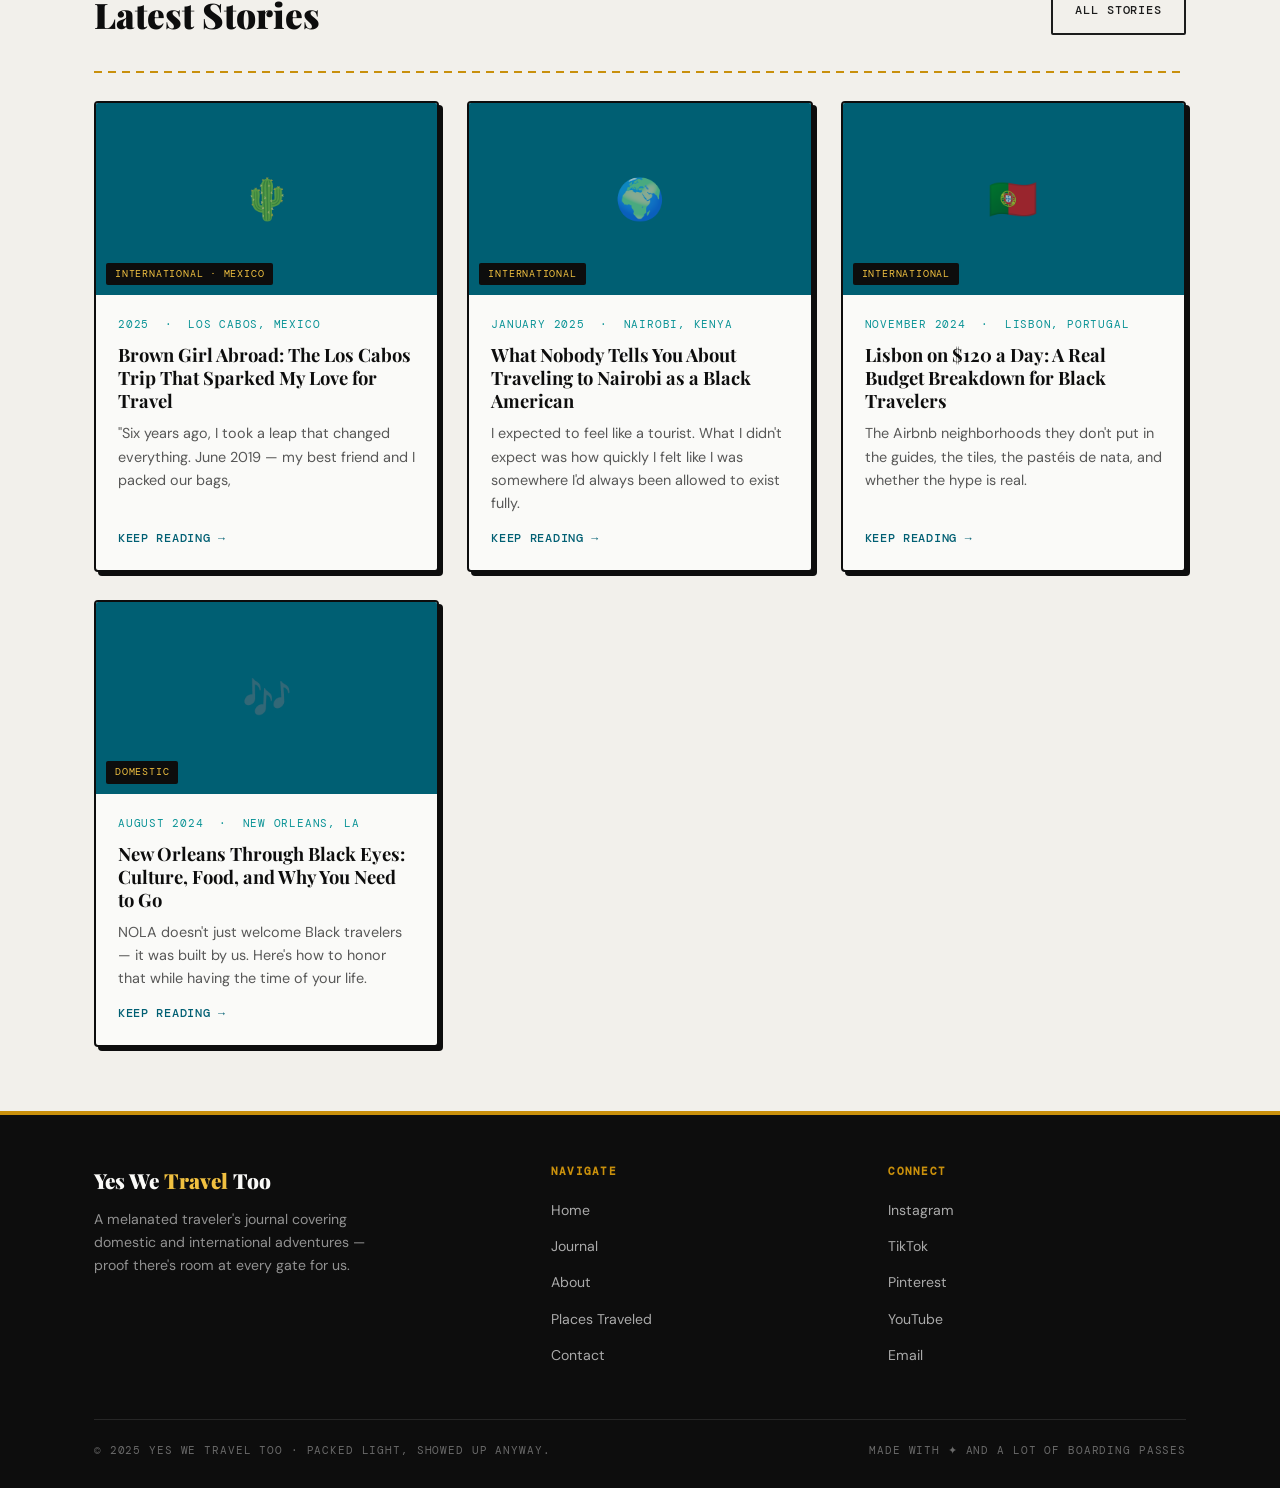
==== commit 7d7f5ad7: "Update index.html" ====
--- a/index.html
+++ b/index.html
@@ -184,8 +184,8 @@
             </div>
             <div class="post-card__body">
               <p class="post-card__meta">2025 &nbsp;·&nbsp; Los Cabos, Mexico</p>
-              <h3 class="post-card__title">Los Cabos</h3>
-              <p class="post-card__excerpt">My experience traveling to Los Cabos, Mexico.</p>
+              <h3 class="post-card__title">Brown Girl Abroad: The Los Cabos Trip That Sparked My Love for Travel</h3>
+              <p class="post-card__excerpt">"Six years ago, I took a leap that changed everything. June 2019 — my best friend and I packed our bags,</p>
               <span class="post-card__readmore">Keep reading →</span>
             </div>
           </a>
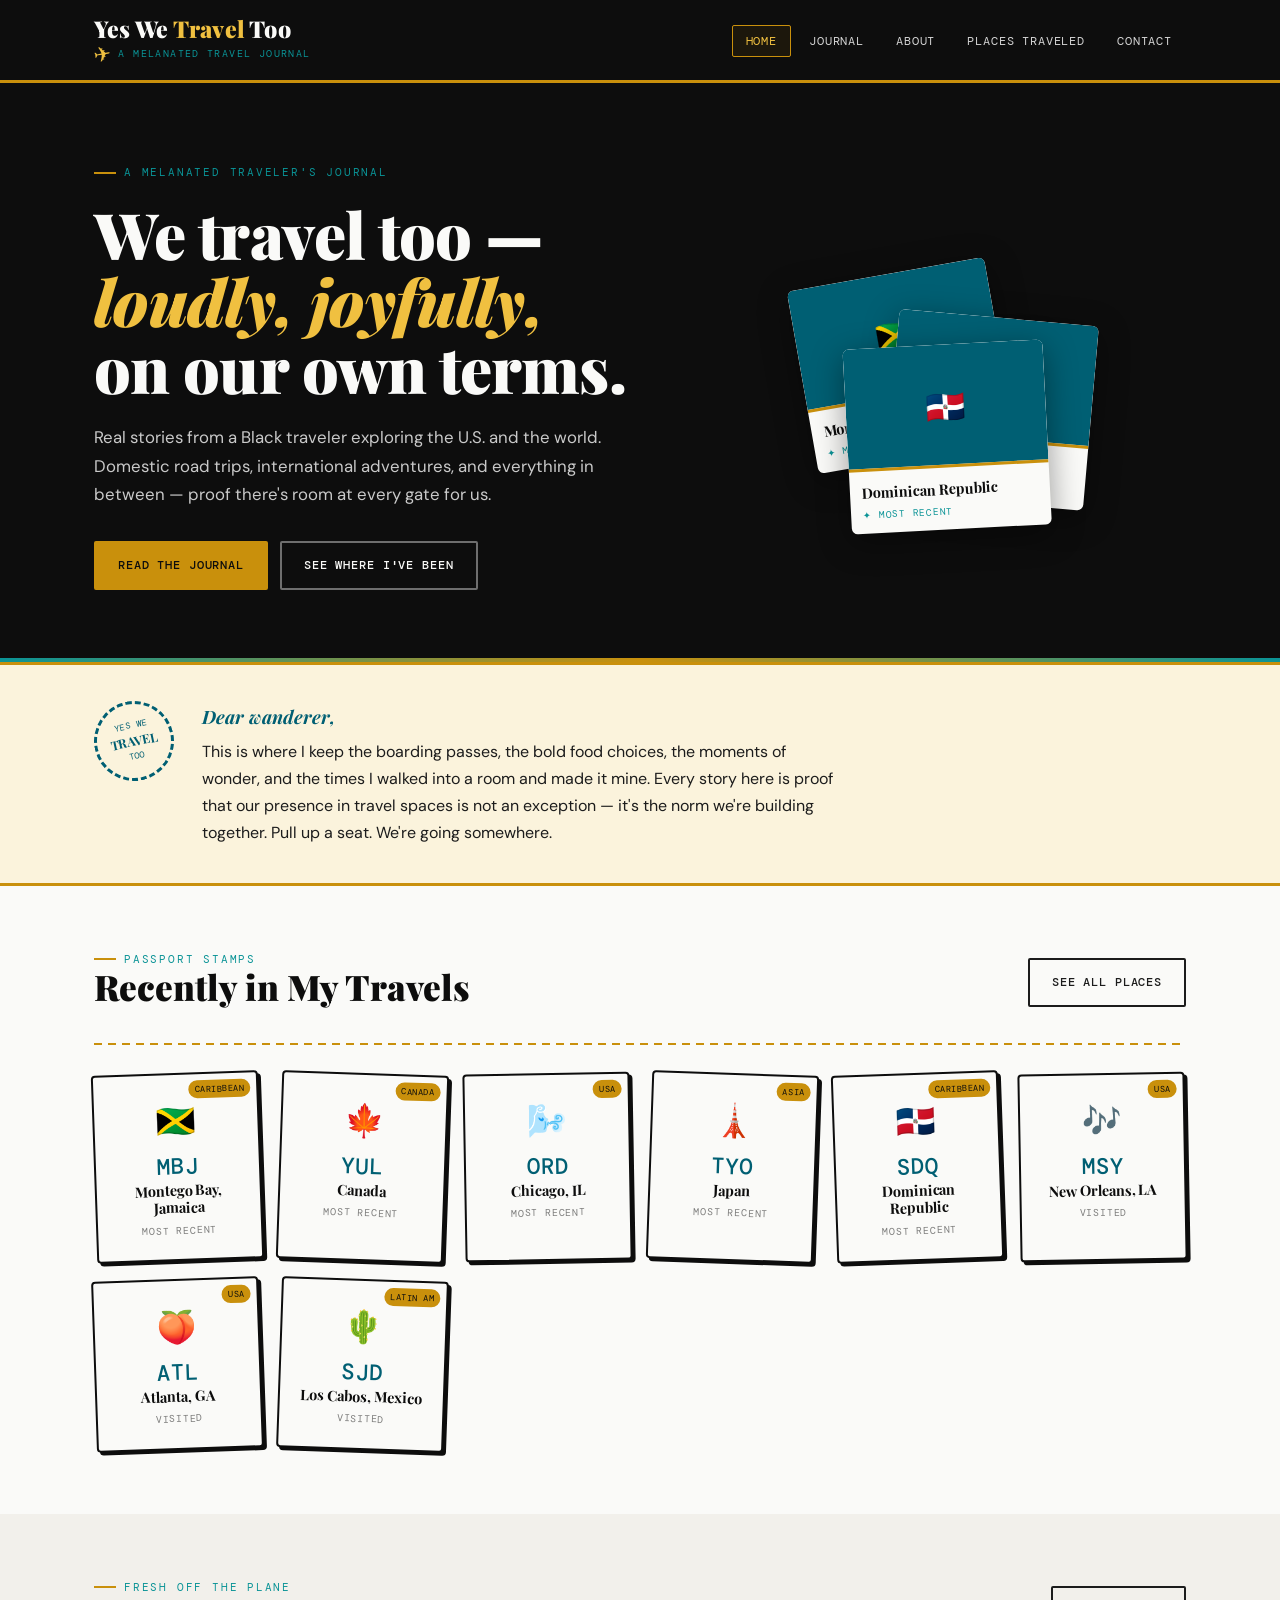
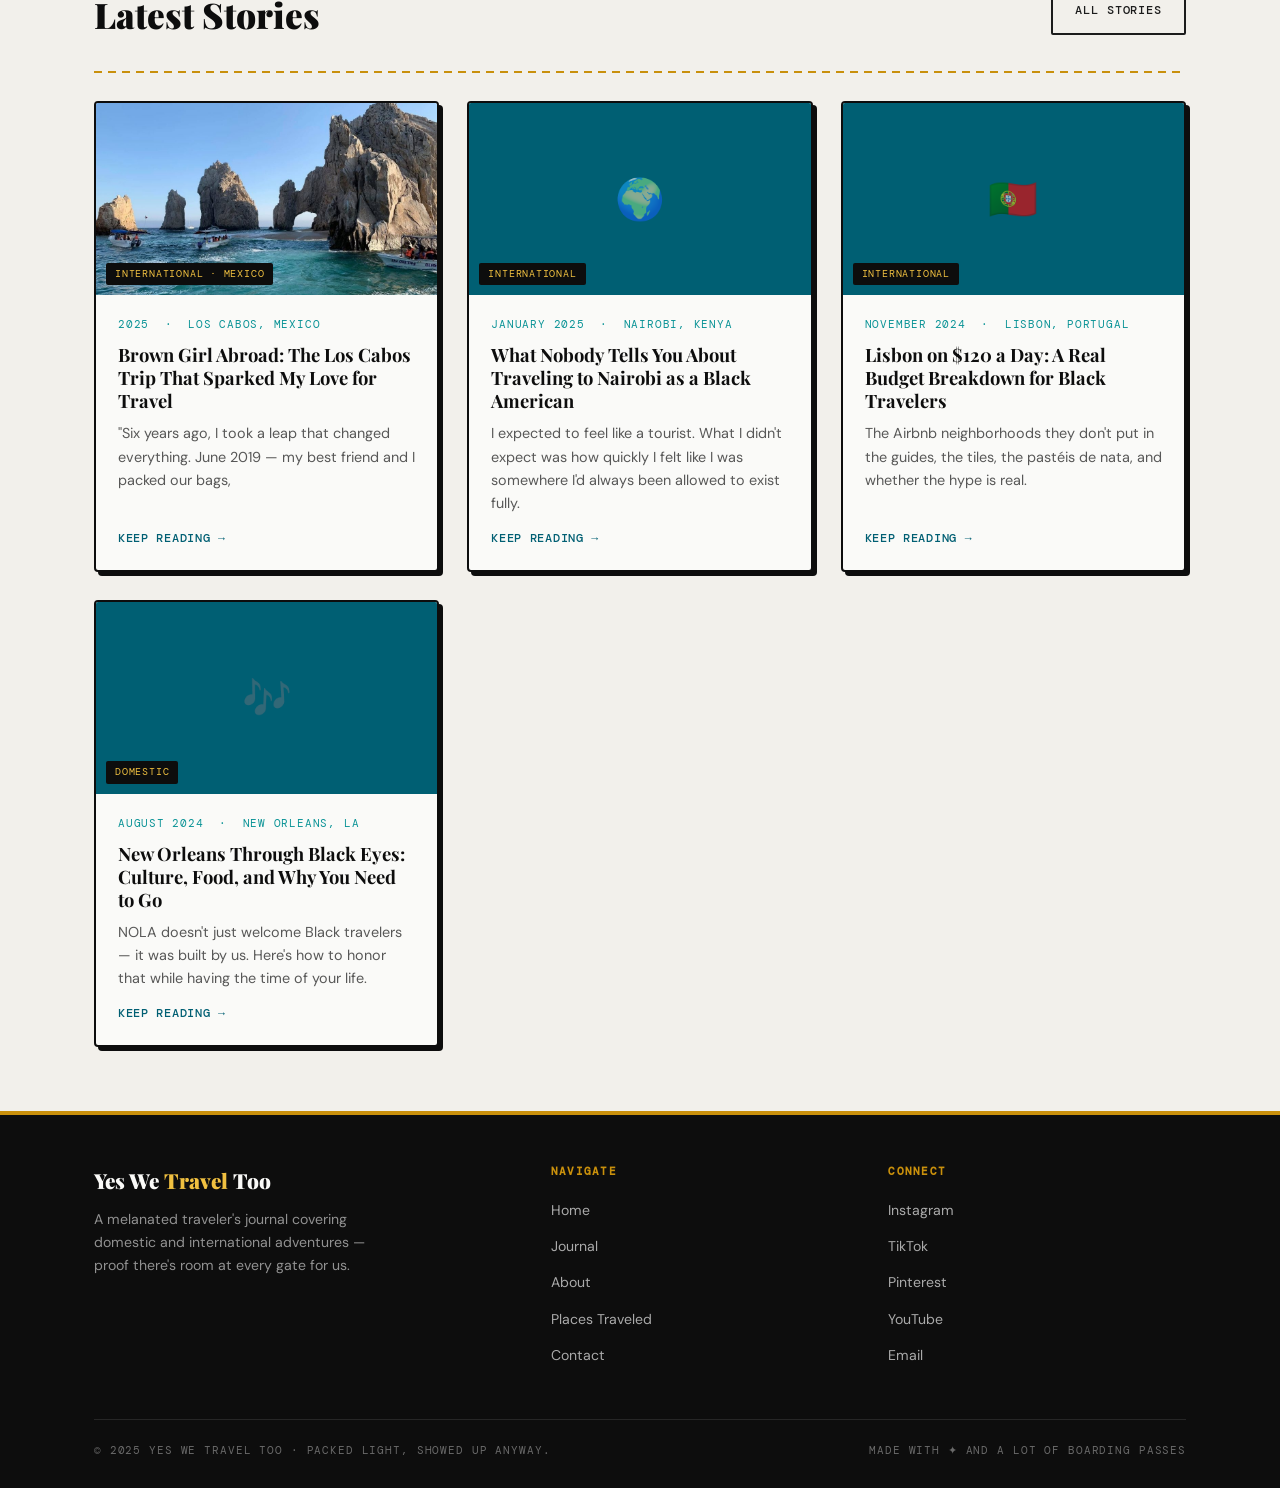
==== commit 95331722: "Update index.html" ====
--- a/index.html
+++ b/index.html
@@ -178,8 +178,7 @@
         <div class="posts-grid">
 
           <a href="post-los-cabos.html" class="post-card">
-            <div class="post-card__img">
-              <div class="post-card__img-placeholder">🌵</div>
+            <div class="post-card__img"> <img src="cabo-lands-end.jpg" alt="Lands End formation, Los Cabos Mexico" </div>
               <span class="post-card__label">International · Mexico</span>
             </div>
             <div class="post-card__body">
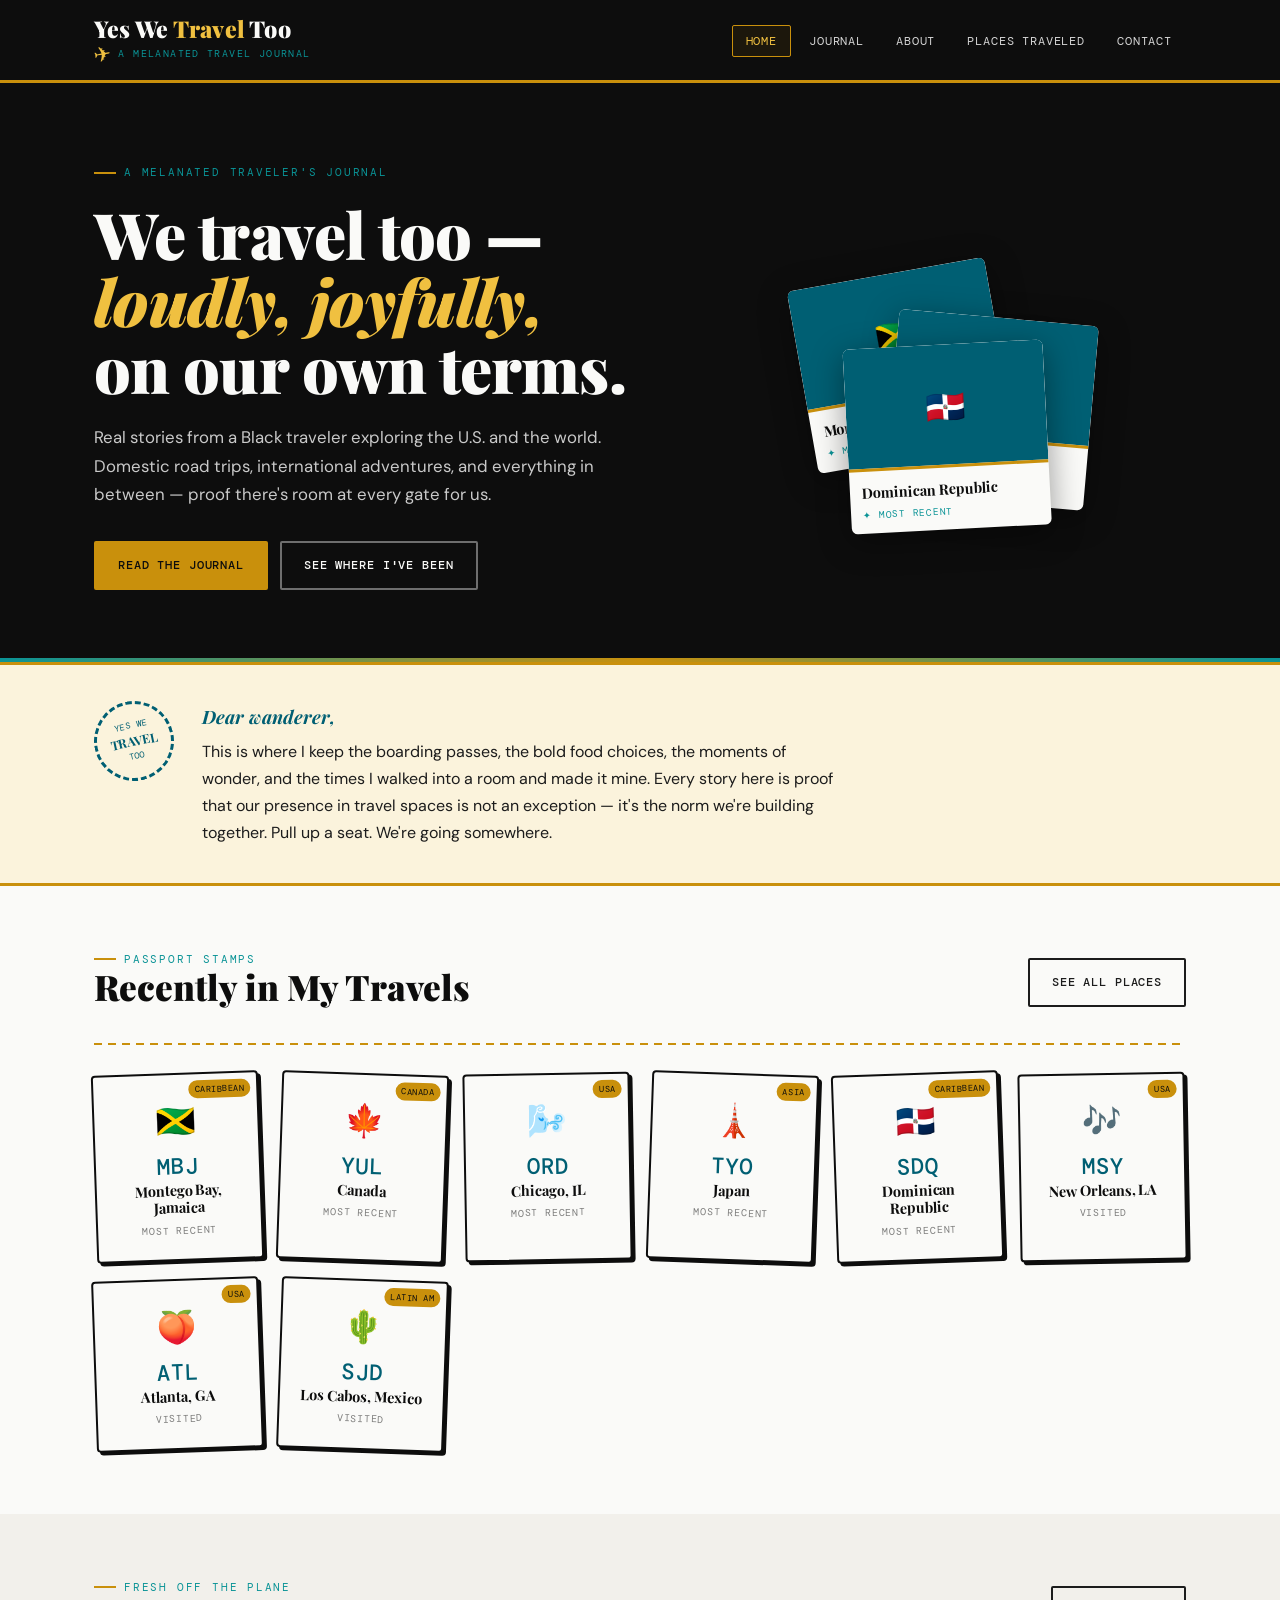
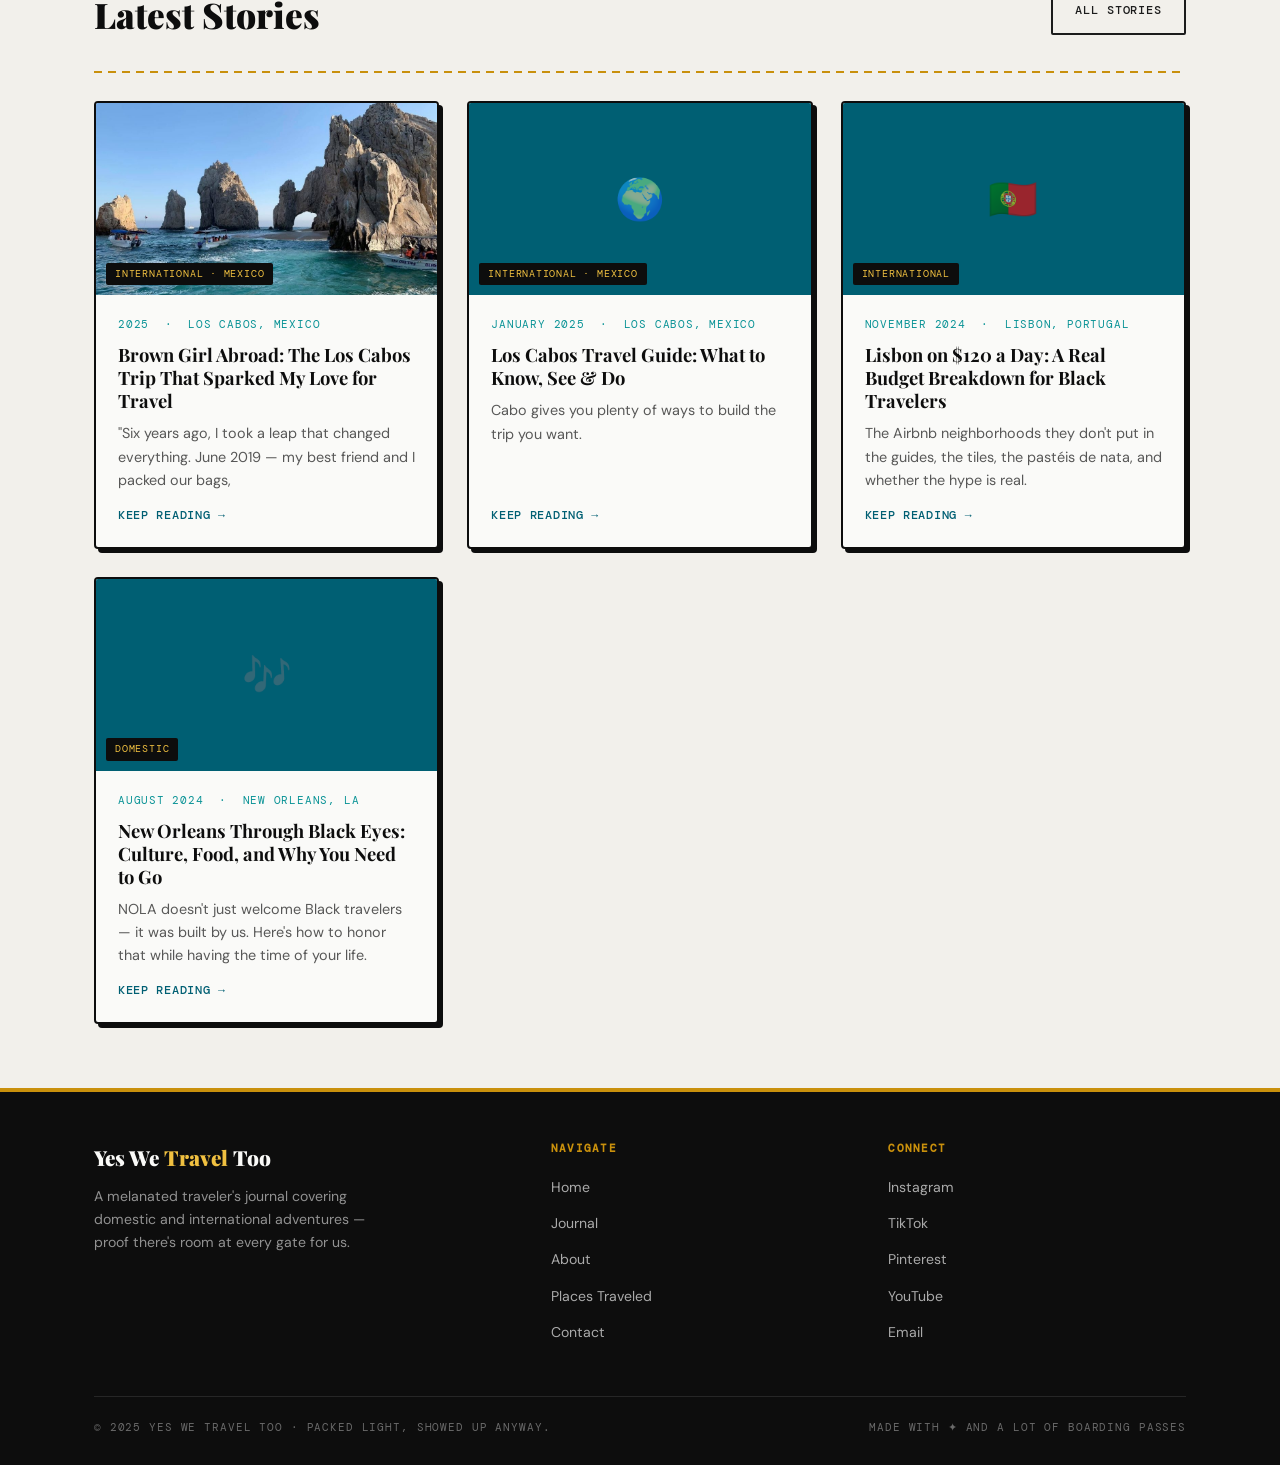
==== commit cf126126: "index.html" ====
--- a/index.html
+++ b/index.html
@@ -189,15 +189,15 @@
             </div>
           </a>
 
-          <a href="post-nairobi.html" class="post-card">
+          <a href="post-los-cabos-guide.html" class="post-card">
             <div class="post-card__img">
               <div class="post-card__img-placeholder">🌍</div>
-              <span class="post-card__label">International</span>
-            </div>
-            <div class="post-card__body">
-              <p class="post-card__meta">January 2025 &nbsp;·&nbsp; Nairobi, Kenya</p>
-              <h3 class="post-card__title">What Nobody Tells You About Traveling to Nairobi as a Black American</h3>
-              <p class="post-card__excerpt">I expected to feel like a tourist. What I didn't expect was how quickly I felt like I was somewhere I'd always been allowed to exist fully.</p>
+              <span class="post-card__label">International · Mexico</span>
+            </div>
+            <div class="post-card__body">
+              <p class="post-card__meta">January 2025 &nbsp;·&nbsp; Los Cabos, Mexico</p>
+              <h3 class="post-card__title">Los Cabos Travel Guide: What to Know, See & Do</h3>
+              <p class="post-card__excerpt">Cabo gives you plenty of ways to build the trip you want.</p>
               <span class="post-card__readmore">Keep reading →</span>
             </div>
           </a>
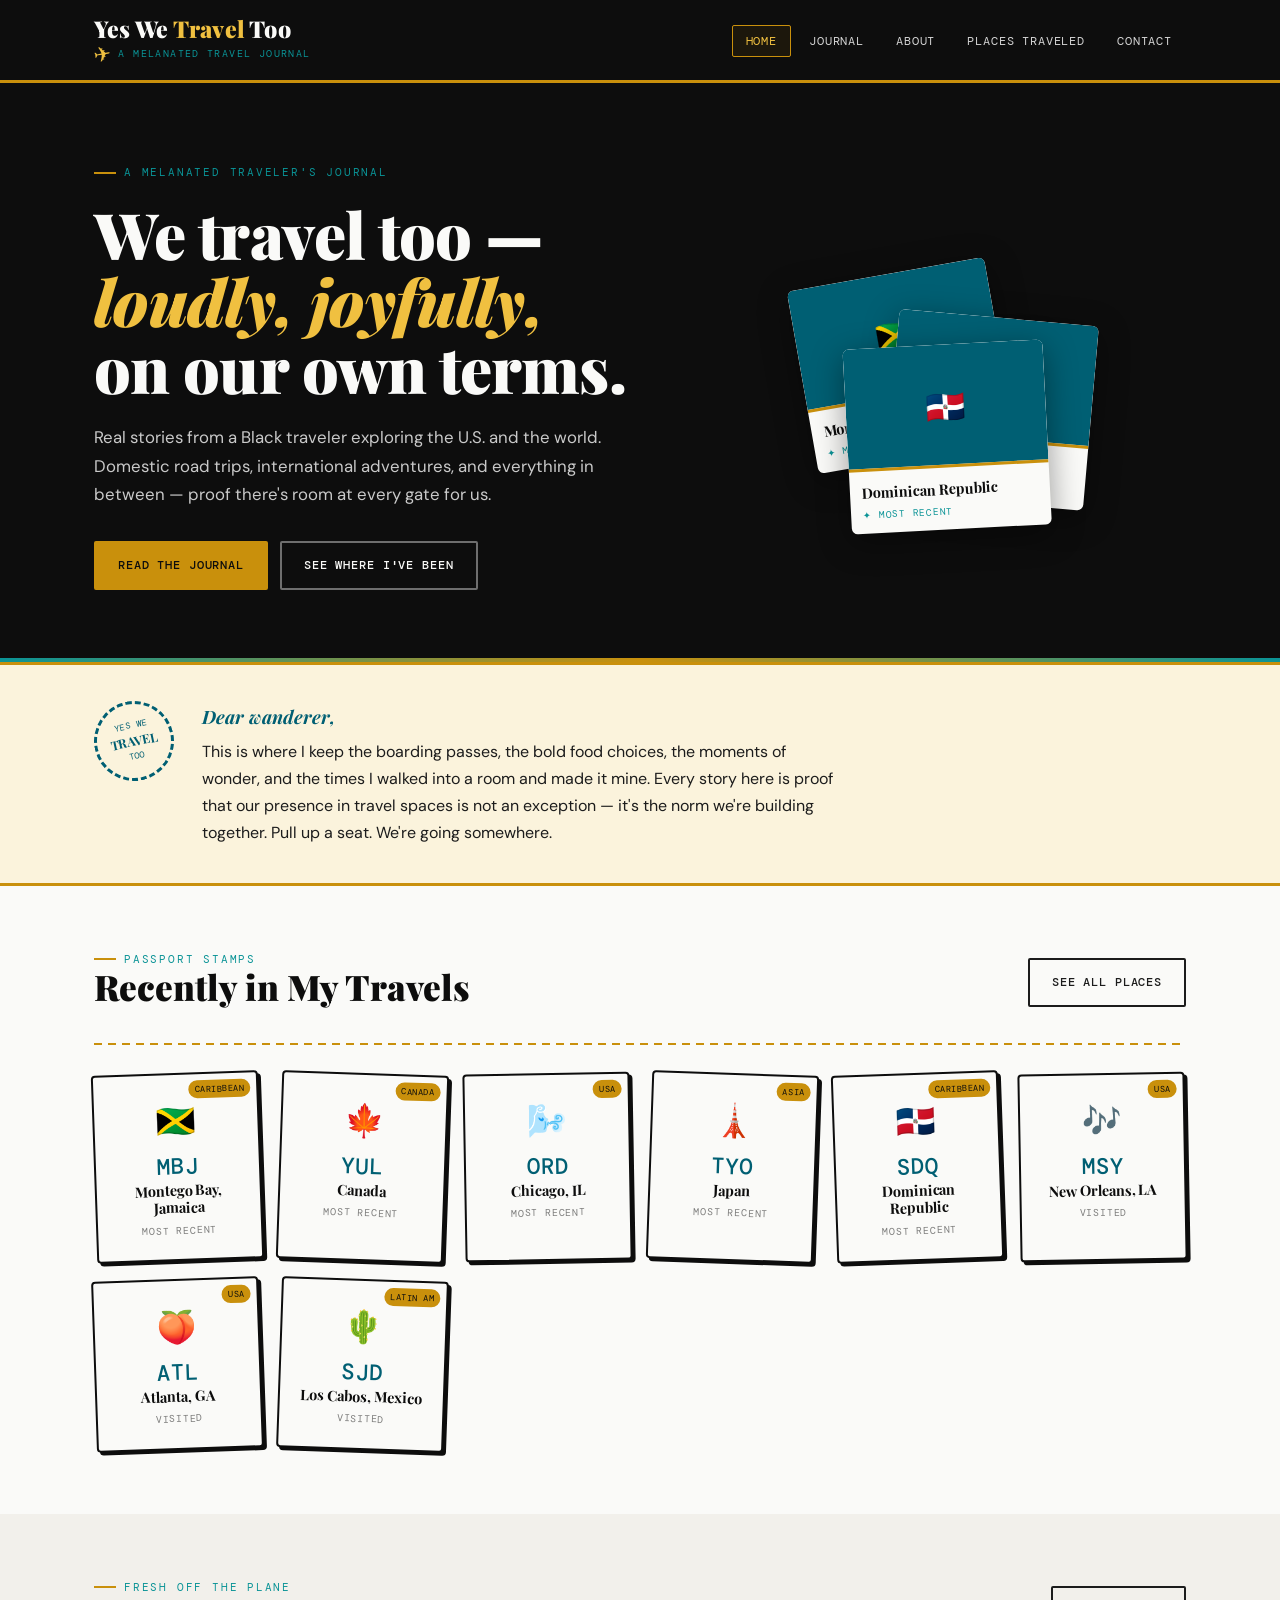
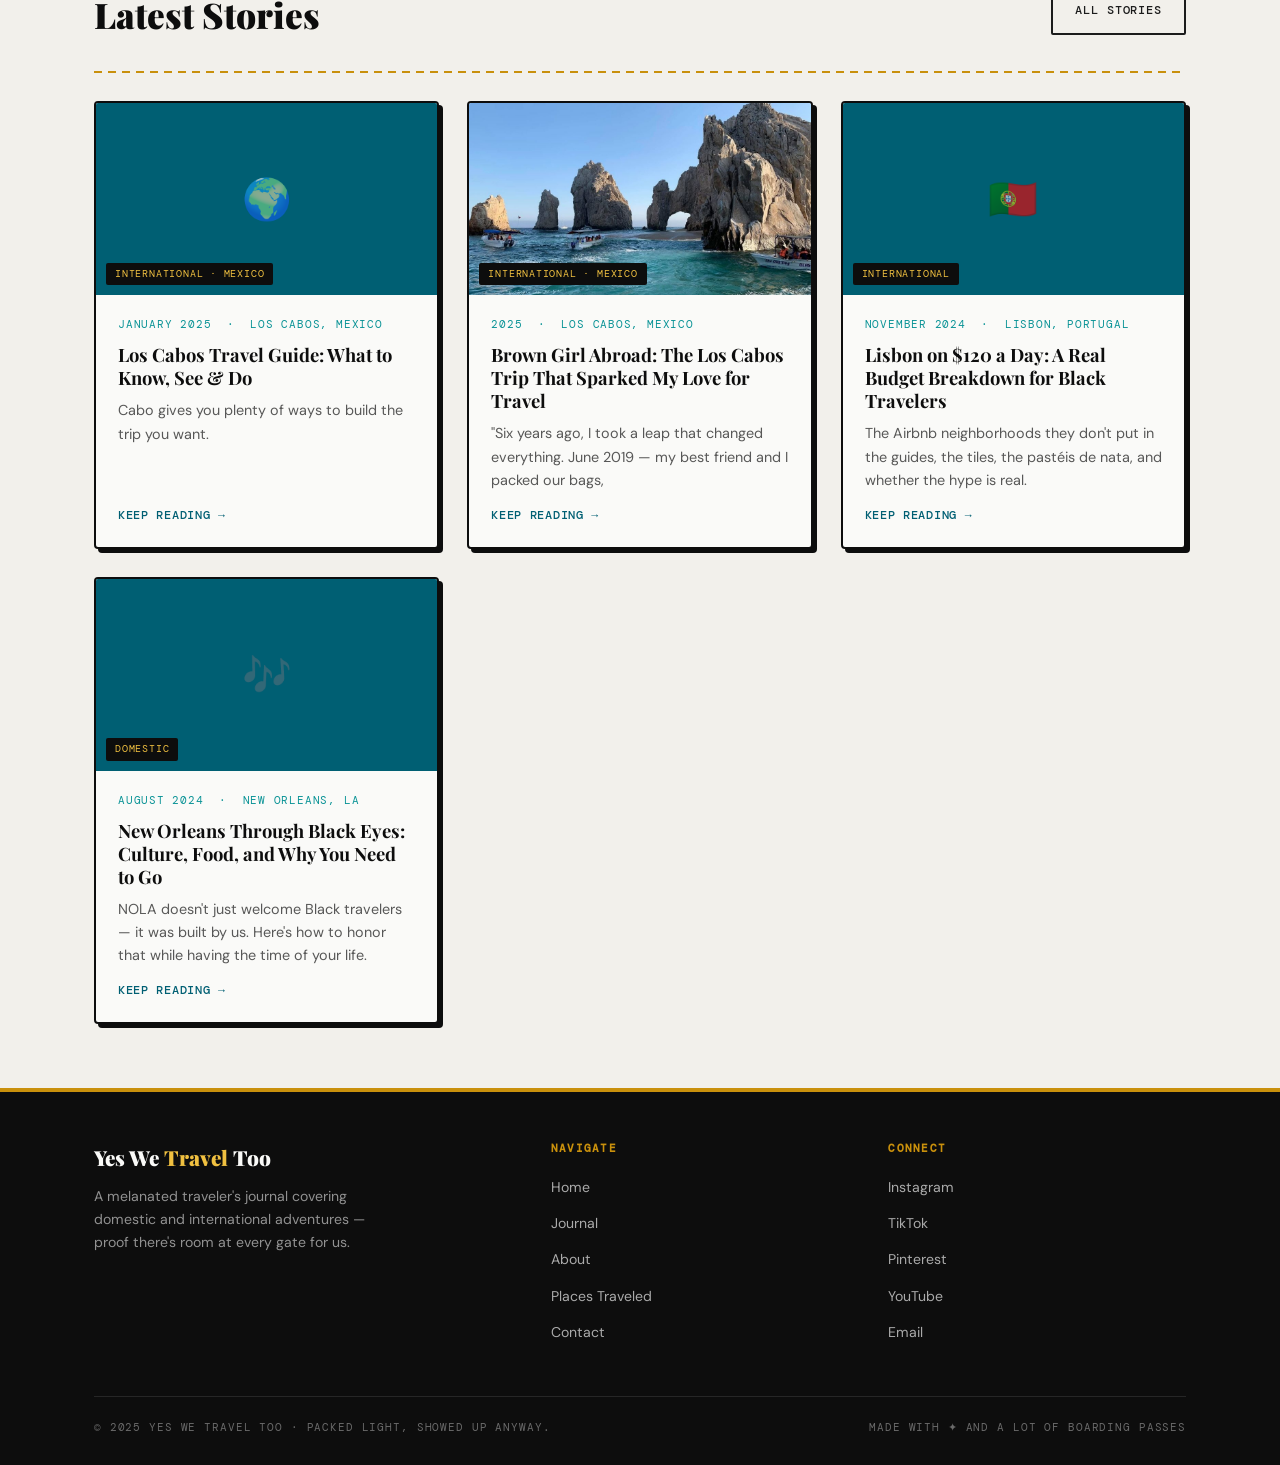
==== commit 5ec106d9: "index.html" ====
--- a/index.html
+++ b/index.html
@@ -177,6 +177,20 @@
         <div class="section-divider"></div>
         <div class="posts-grid">
 
+  <a href="post-los-cabos-guide.html" class="post-card">
+            <div class="post-card__img">
+              <div class="post-card__img-placeholder">🌍</div>
+              <span class="post-card__label">International · Mexico</span>
+            </div>
+            <div class="post-card__body">
+              <p class="post-card__meta">January 2025 &nbsp;·&nbsp; Los Cabos, Mexico</p>
+              <h3 class="post-card__title">Los Cabos Travel Guide: What to Know, See & Do</h3>
+              <p class="post-card__excerpt">Cabo gives you plenty of ways to build the trip you want.</p>
+              <span class="post-card__readmore">Keep reading →</span>
+            </div>
+          </a>
+
+          
           <a href="post-los-cabos.html" class="post-card">
             <div class="post-card__img"> <img src="cabo-lands-end.jpg" alt="Lands End formation, Los Cabos Mexico" </div>
               <span class="post-card__label">International · Mexico</span>
@@ -189,18 +203,6 @@
             </div>
           </a>
 
-          <a href="post-los-cabos-guide.html" class="post-card">
-            <div class="post-card__img">
-              <div class="post-card__img-placeholder">🌍</div>
-              <span class="post-card__label">International · Mexico</span>
-            </div>
-            <div class="post-card__body">
-              <p class="post-card__meta">January 2025 &nbsp;·&nbsp; Los Cabos, Mexico</p>
-              <h3 class="post-card__title">Los Cabos Travel Guide: What to Know, See & Do</h3>
-              <p class="post-card__excerpt">Cabo gives you plenty of ways to build the trip you want.</p>
-              <span class="post-card__readmore">Keep reading →</span>
-            </div>
-          </a>
 
           <a href="post-lisbon.html" class="post-card">
             <div class="post-card__img">
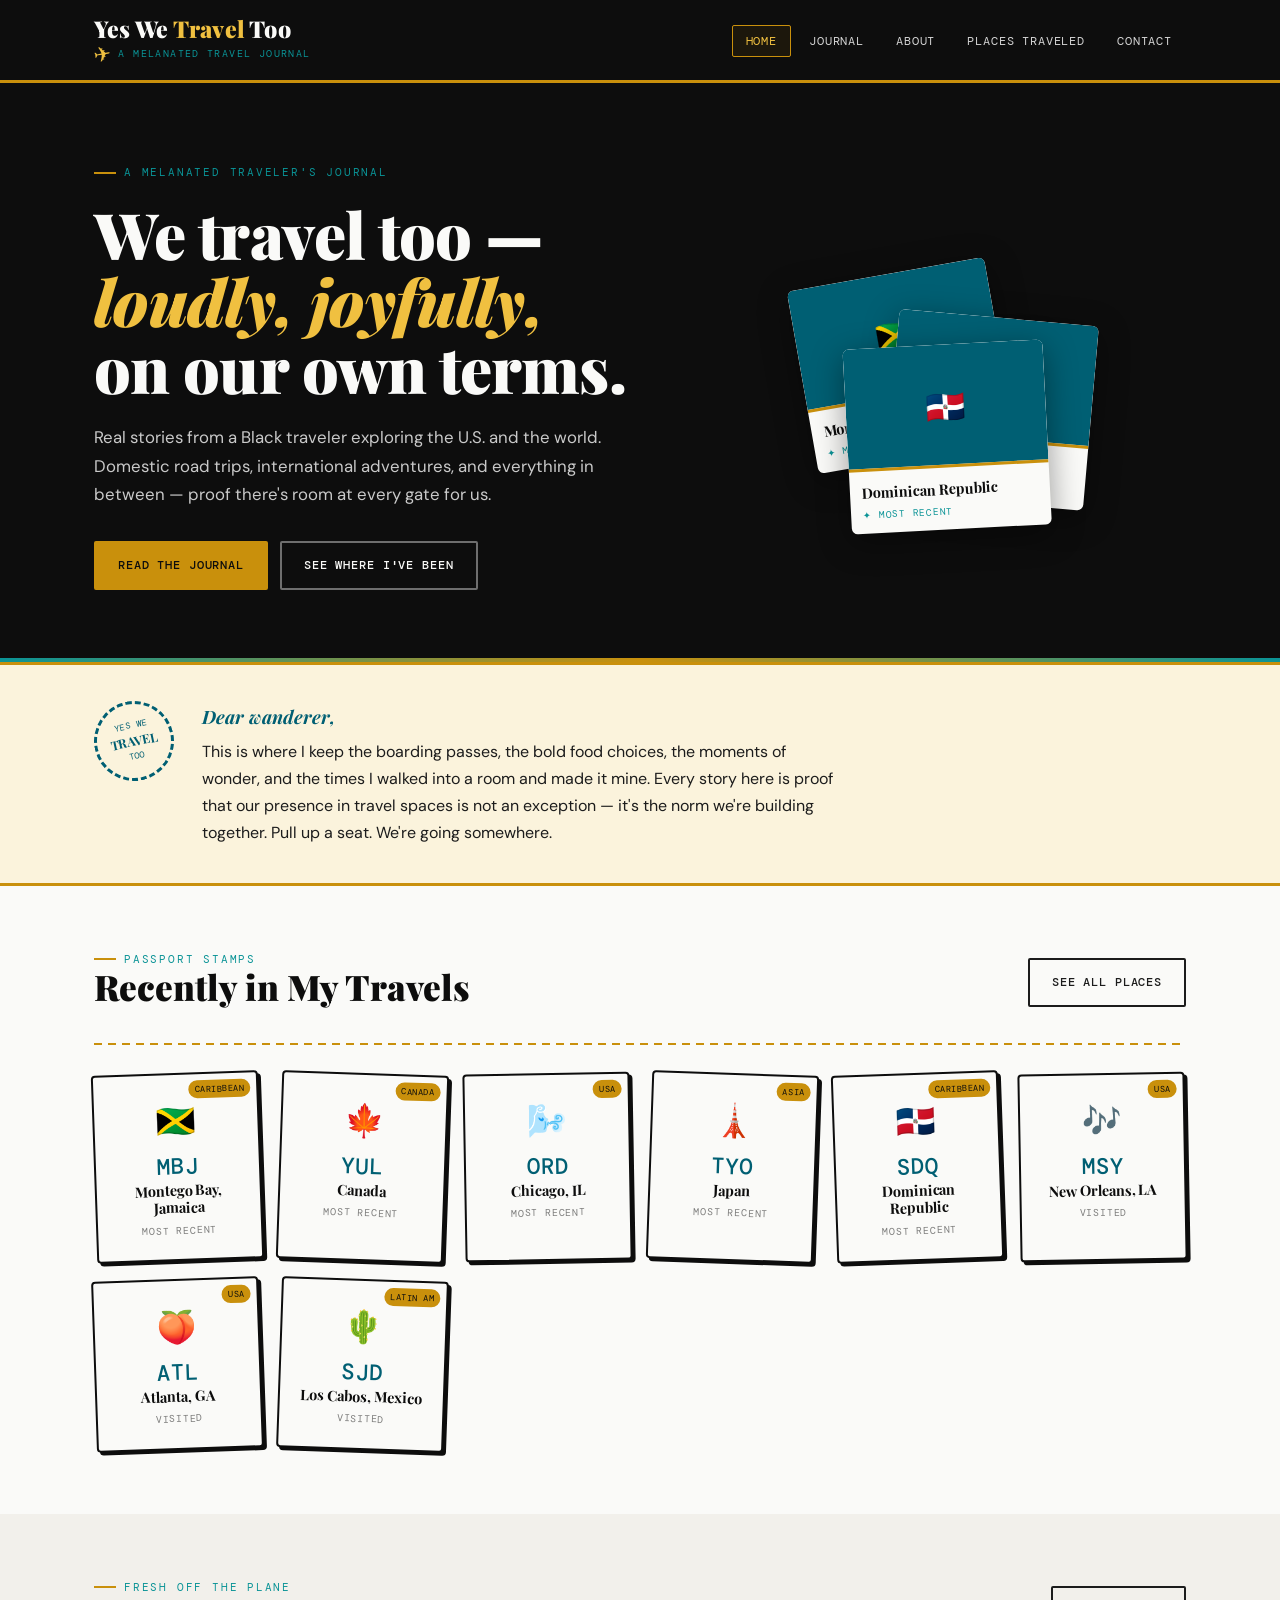
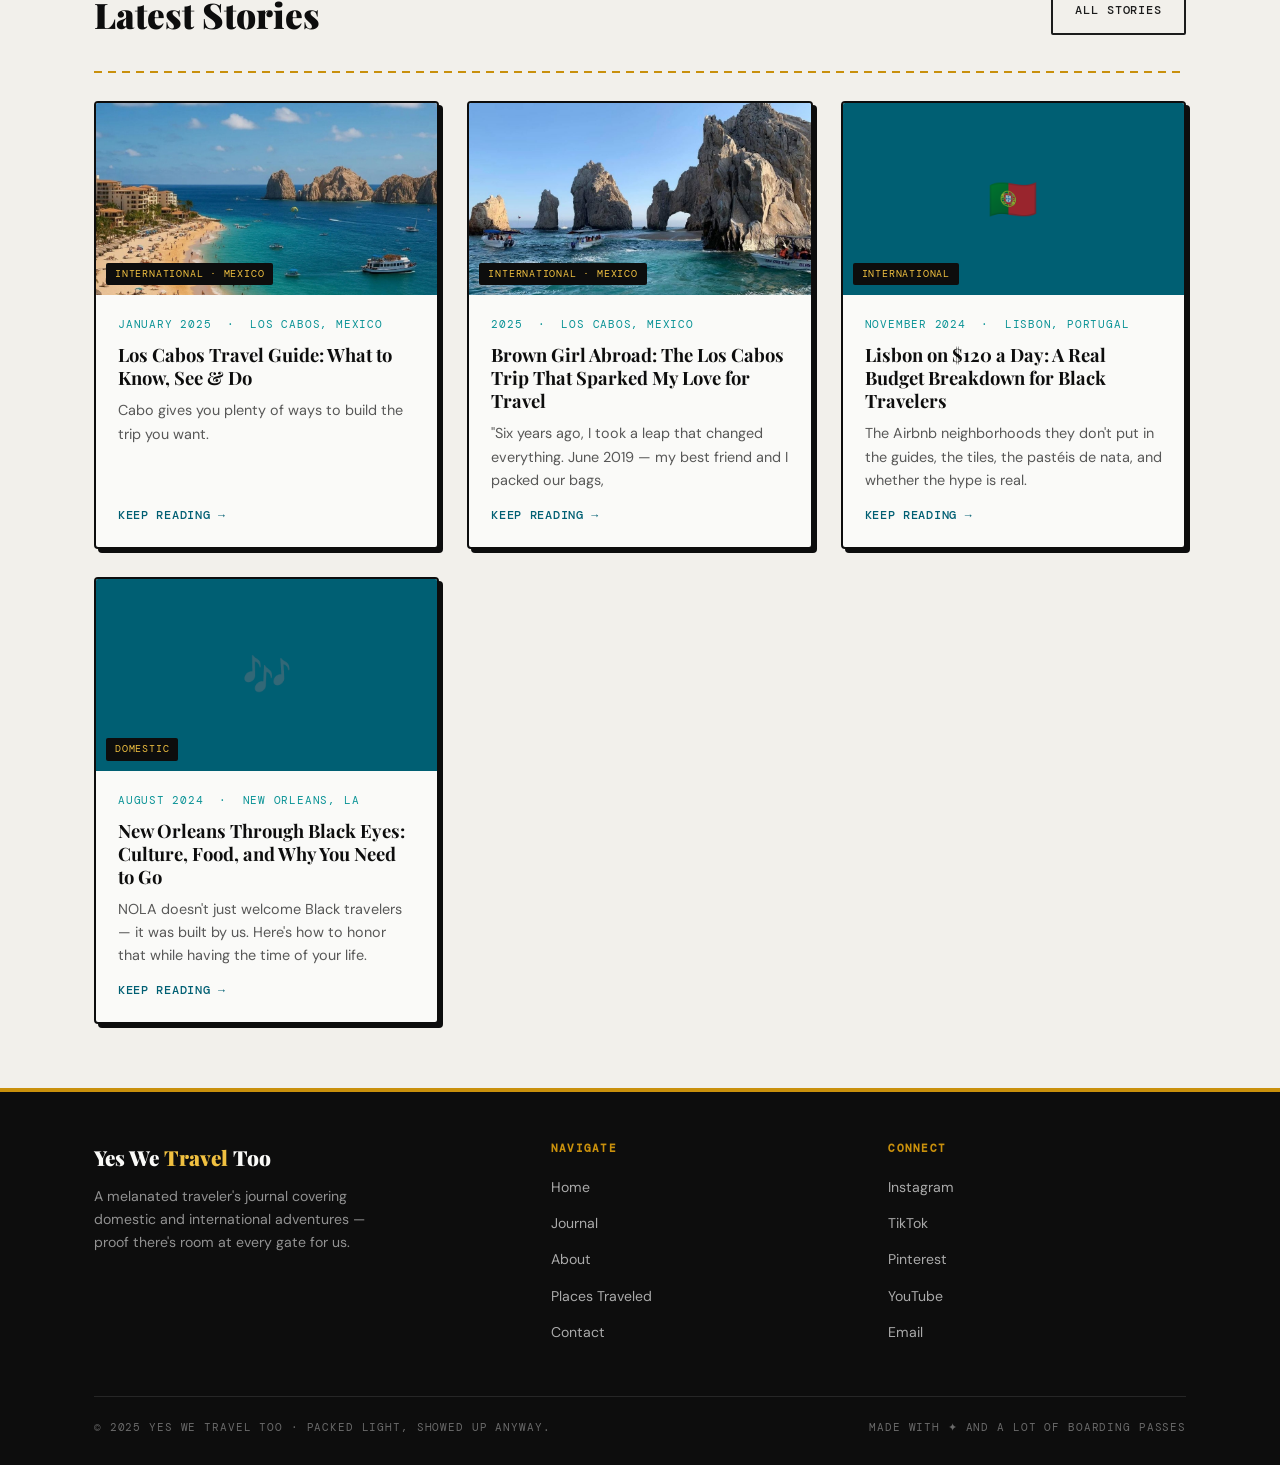
==== commit 118ea213: "index.html" ====
--- a/index.html
+++ b/index.html
@@ -178,8 +178,7 @@
         <div class="posts-grid">
 
   <a href="post-los-cabos-guide.html" class="post-card">
-            <div class="post-card__img">
-              <div class="post-card__img-placeholder">🌍</div>
+              <div class="post-card__img"> <img src="medano-beach-cabo.jpg" alt= Medano Beach Cabo, Los Cabos Mexico" </div> 
               <span class="post-card__label">International · Mexico</span>
             </div>
             <div class="post-card__body">
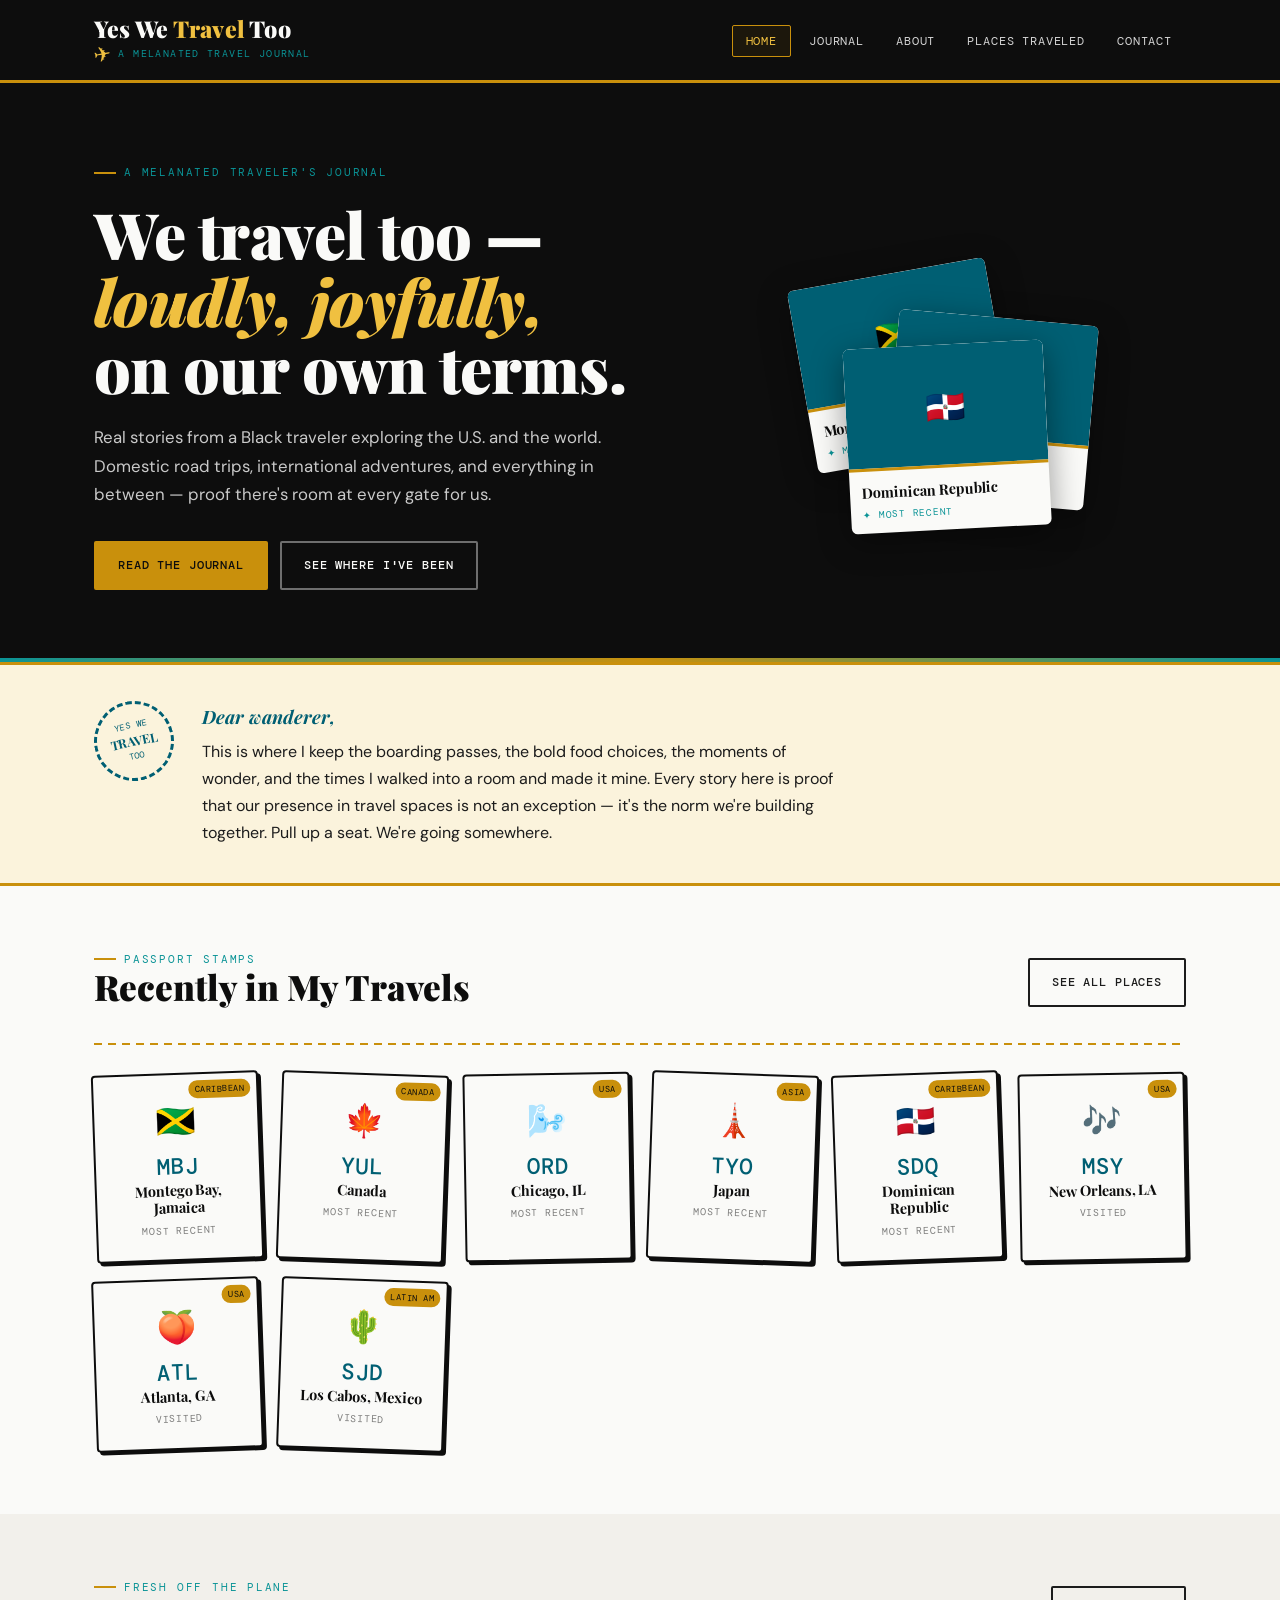
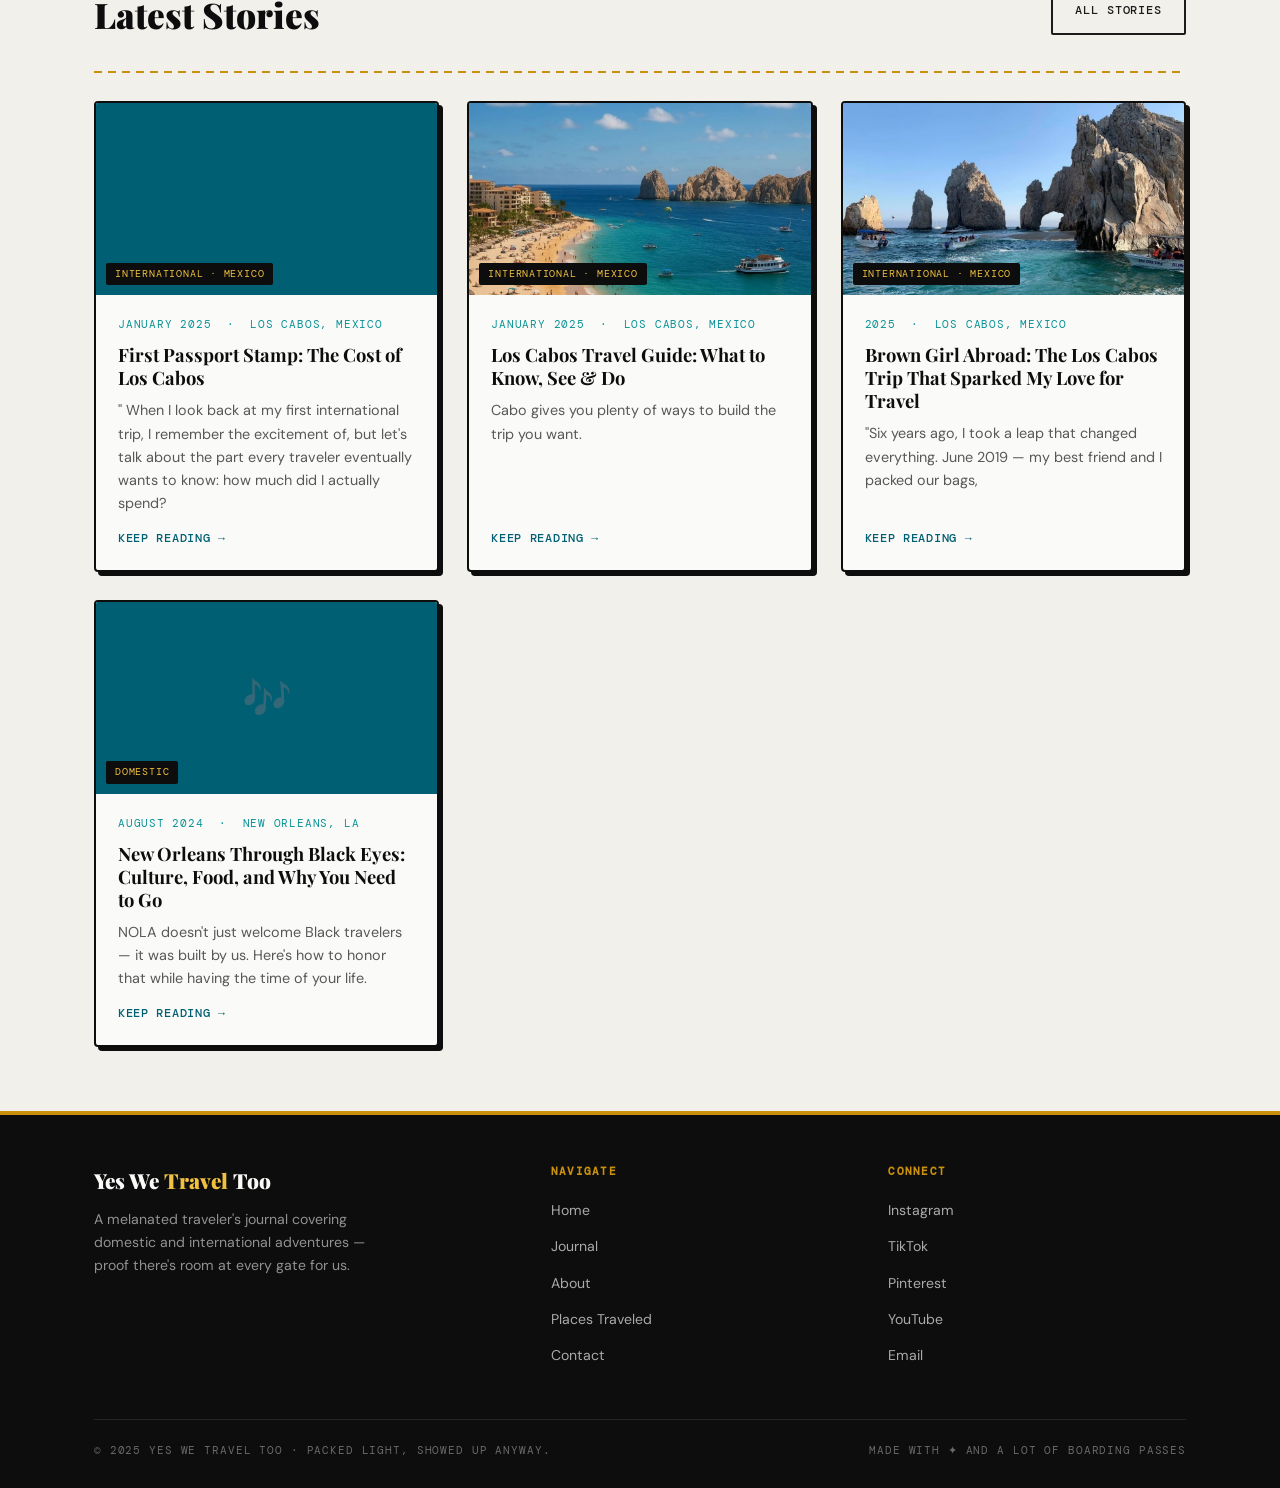
==== commit 48ca90e7: "index.html" ====
--- a/index.html
+++ b/index.html
@@ -177,6 +177,18 @@
         <div class="section-divider"></div>
         <div class="posts-grid">
 
+           <a href="post-los-cabos-costs.html" class="post-card">
+             <div class="post-card__img"> <i<img src="los-cabo-solmar.jpg" alt="Solmar Resort, Los Cabos Mexico" </div> 
+              <span class="post-card__label">International · Mexico</span>
+            </div>
+            <div class="post-card__body">
+              <p class="post-card__meta">January 2025 &nbsp;·&nbsp; Los Cabos, Mexico</p>
+              <h3 class="post-card__title">First Passport Stamp: The Cost of Los Cabos</h3>
+              <p class="post-card__excerpt">" When I look back at my first international trip, I remember the excitement of, but let's talk about the part every traveler eventually wants to know: how much did I actually spend?</p>
+              <span class="post-card__readmore">Keep reading →</span>
+            </div>
+          </a>
+
   <a href="post-los-cabos-guide.html" class="post-card">
               <div class="post-card__img"> <img src="medano-beach-cabo.jpg" alt= Medano Beach Cabo, Los Cabos Mexico" </div> 
               <span class="post-card__label">International · Mexico</span>
@@ -202,19 +214,6 @@
             </div>
           </a>
 
-
-          <a href="post-lisbon.html" class="post-card">
-            <div class="post-card__img">
-              <div class="post-card__img-placeholder">🇵🇹</div>
-              <span class="post-card__label">International</span>
-            </div>
-            <div class="post-card__body">
-              <p class="post-card__meta">November 2024 &nbsp;·&nbsp; Lisbon, Portugal</p>
-              <h3 class="post-card__title">Lisbon on $120 a Day: A Real Budget Breakdown for Black Travelers</h3>
-              <p class="post-card__excerpt">The Airbnb neighborhoods they don't put in the guides, the tiles, the pastéis de nata, and whether the hype is real.</p>
-              <span class="post-card__readmore">Keep reading →</span>
-            </div>
-          </a>
 
           <a href="post-nola.html" class="post-card">
             <div class="post-card__img">
--- a/style.css
+++ b/style.css
@@ -904,3 +904,47 @@
   letter-spacing: 0.08em;
   color: rgba(0,0,0,0.3);
 }
+
+/* ======================================
+   INLINE IMAGE LAYOUTS
+====================================== */
+.post-img-left {
+  float: left;
+  width: 45%;
+  margin: 6px 22px 16px 0;
+  border-radius: 4px;
+  border: 2px solid var(--black);
+}
+.post-img-right {
+  float: right;
+  width: 45%;
+  margin: 6px 0 16px 22px;
+  border-radius: 4px;
+  border: 2px solid var(--black);
+}
+.inline-split {
+  display: grid;
+  grid-template-columns: 1fr 1fr;
+  gap: 24px;
+  align-items: center;
+  margin: 24px 0;
+}
+.inline-split img {
+  width: 100%;
+  border-radius: 4px;
+  border: 2px solid var(--black);
+}
+.inline-split p {
+  margin: 0;
+}
+@media (max-width: 600px) {
+  .post-img-left,
+  .post-img-right {
+    float: none;
+    width: 100%;
+    margin: 0 0 16px 0;
+  }
+  .inline-split {
+    grid-template-columns: 1fr;
+  }
+}
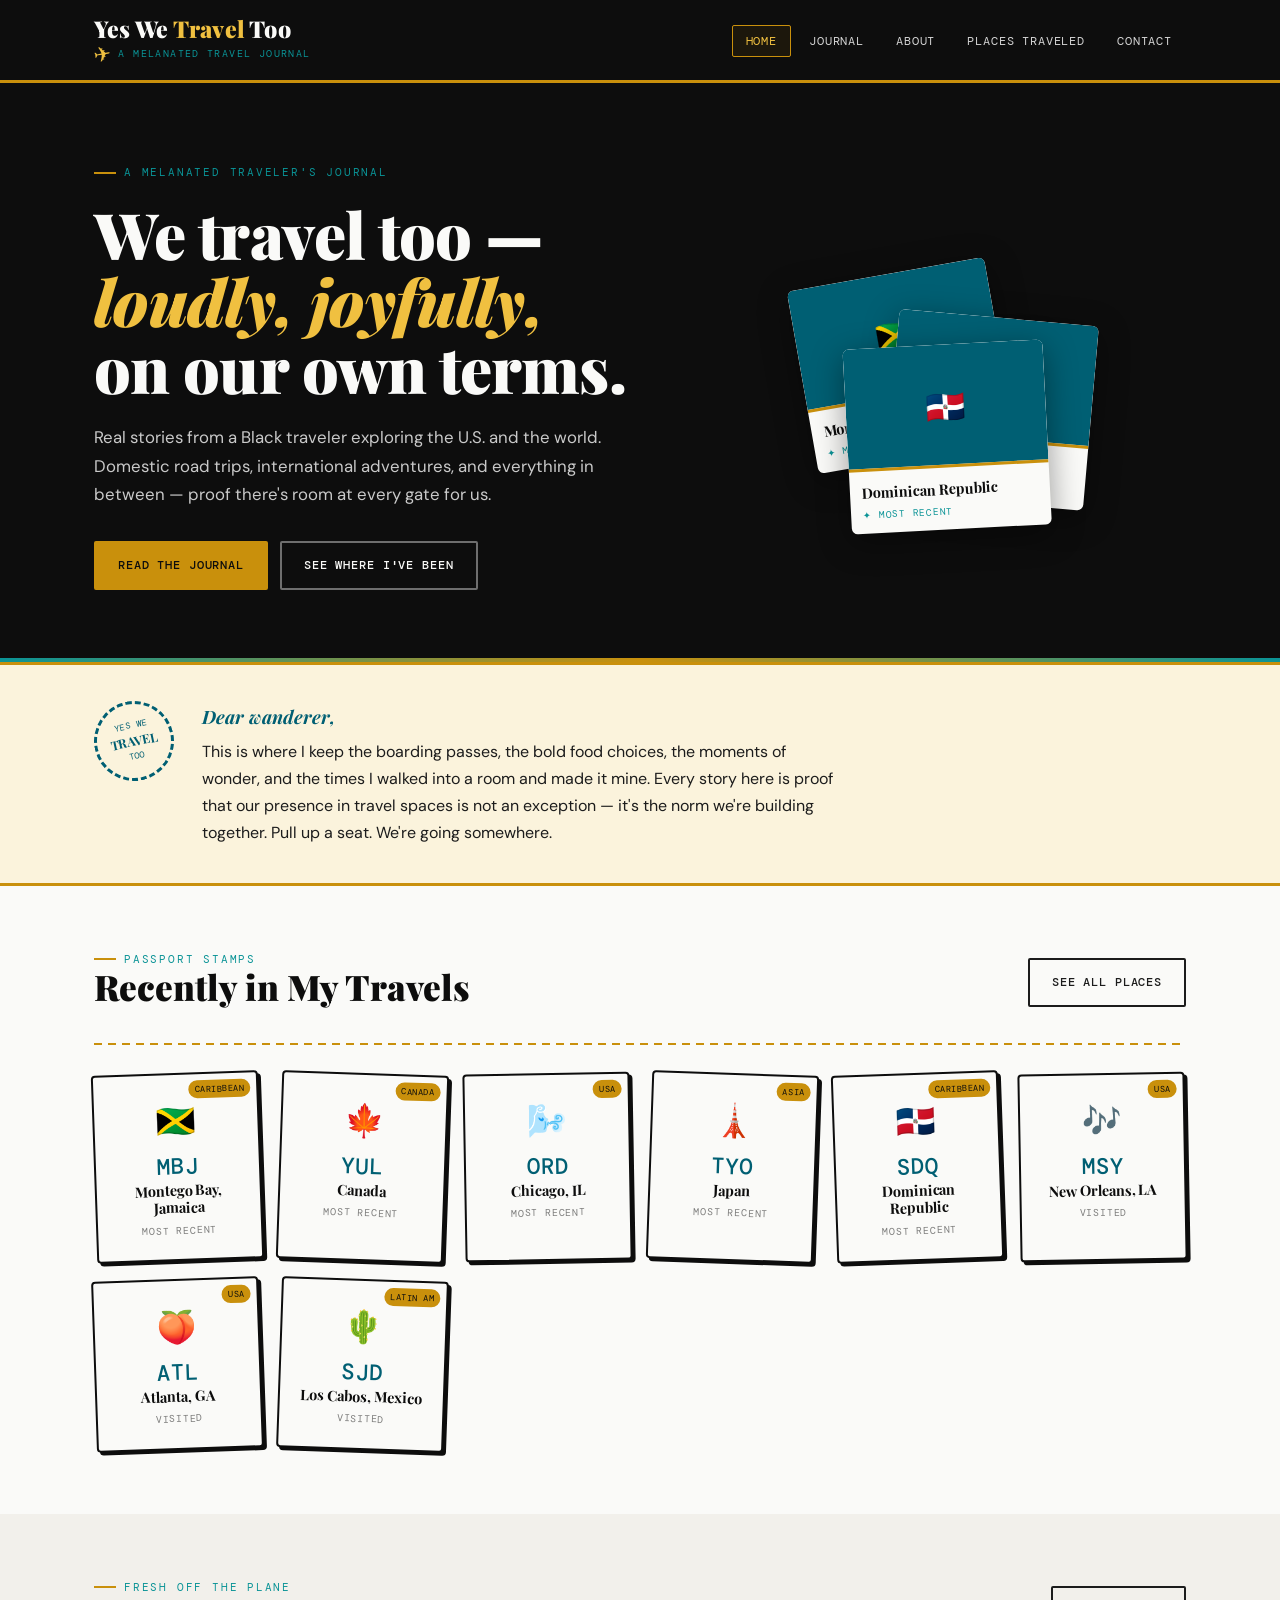
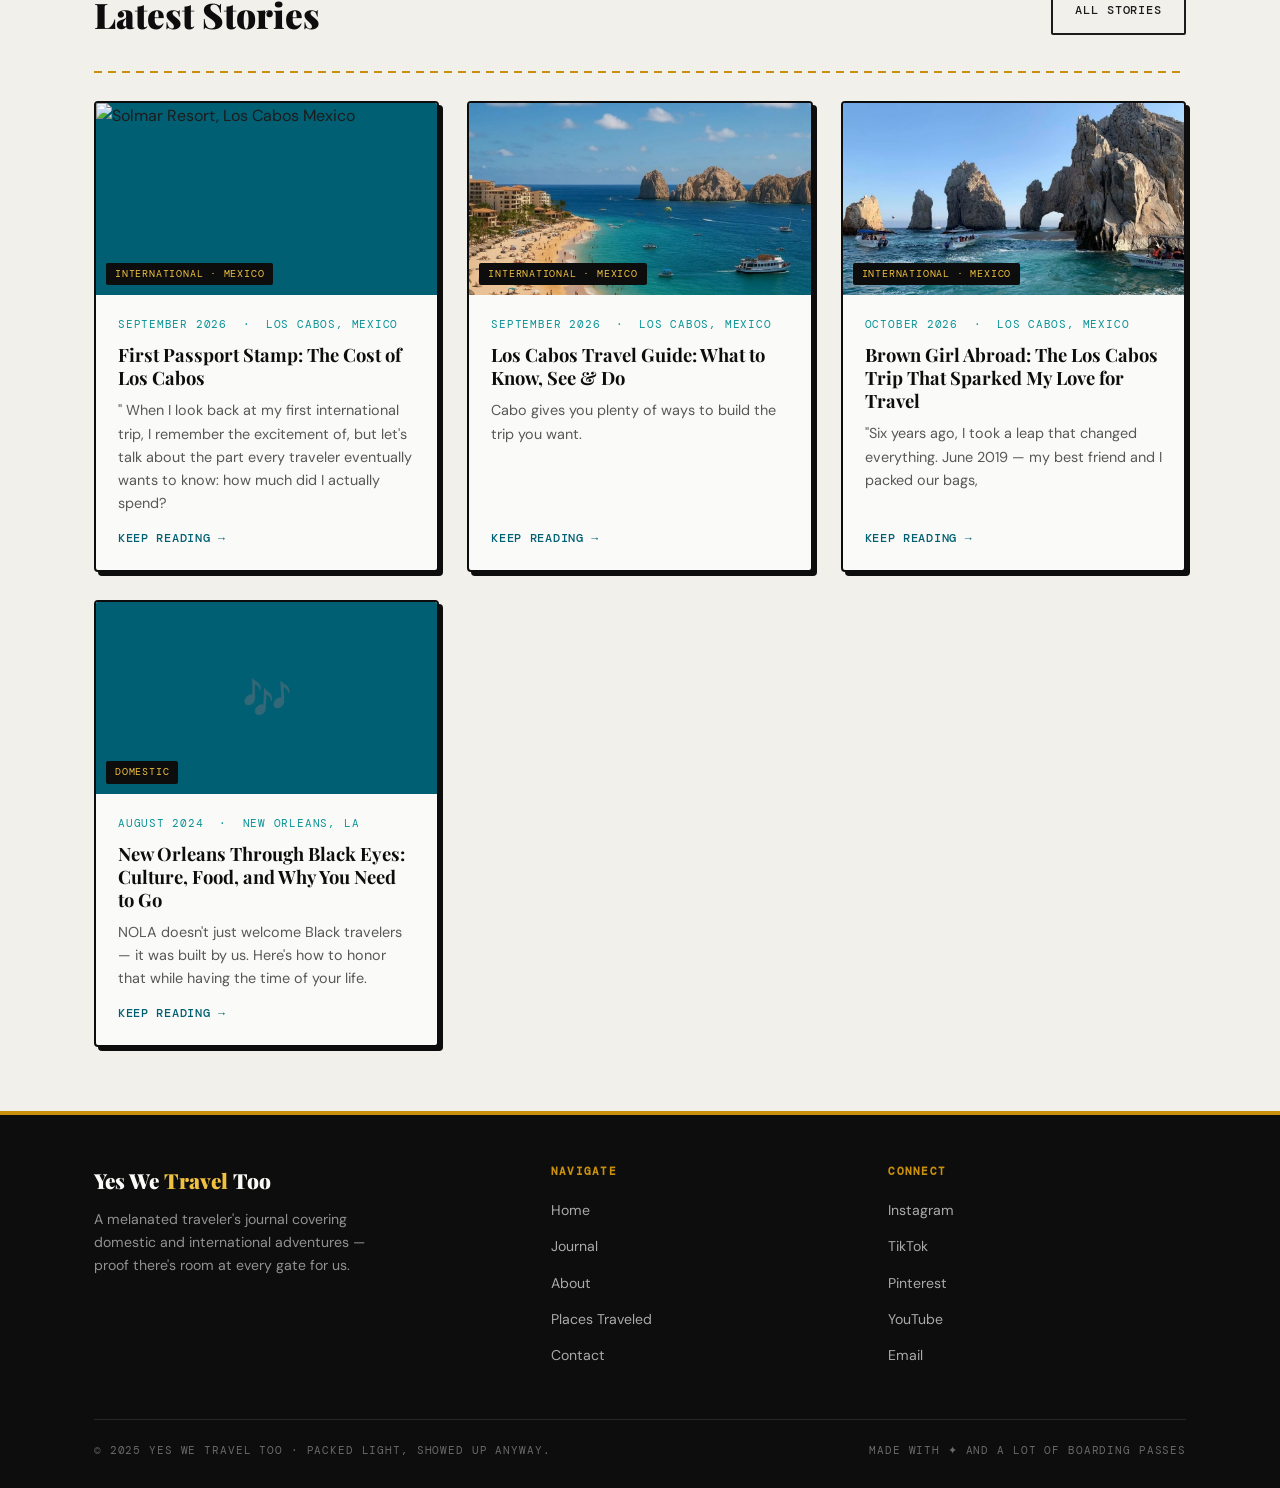
==== commit 046cee7b: "index.html" ====
--- a/index.html
+++ b/index.html
@@ -178,11 +178,11 @@
         <div class="posts-grid">
 
            <a href="post-los-cabos-costs.html" class="post-card">
-             <div class="post-card__img"> <i<img src="los-cabo-solmar.jpg" alt="Solmar Resort, Los Cabos Mexico" </div> 
+             <div class="post-card__img"> <img src="los-cabo-solmar.jpg" alt="Solmar Resort, Los Cabos Mexico" </div> 
               <span class="post-card__label">International · Mexico</span>
             </div>
             <div class="post-card__body">
-              <p class="post-card__meta">January 2025 &nbsp;·&nbsp; Los Cabos, Mexico</p>
+              <p class="post-card__meta">September 2026 &nbsp;·&nbsp; Los Cabos, Mexico</p>
               <h3 class="post-card__title">First Passport Stamp: The Cost of Los Cabos</h3>
               <p class="post-card__excerpt">" When I look back at my first international trip, I remember the excitement of, but let's talk about the part every traveler eventually wants to know: how much did I actually spend?</p>
               <span class="post-card__readmore">Keep reading →</span>
@@ -194,7 +194,7 @@
               <span class="post-card__label">International · Mexico</span>
             </div>
             <div class="post-card__body">
-              <p class="post-card__meta">January 2025 &nbsp;·&nbsp; Los Cabos, Mexico</p>
+              <p class="post-card__meta">September 2026 &nbsp;·&nbsp; Los Cabos, Mexico</p>
               <h3 class="post-card__title">Los Cabos Travel Guide: What to Know, See & Do</h3>
               <p class="post-card__excerpt">Cabo gives you plenty of ways to build the trip you want.</p>
               <span class="post-card__readmore">Keep reading →</span>
@@ -207,7 +207,7 @@
               <span class="post-card__label">International · Mexico</span>
             </div>
             <div class="post-card__body">
-              <p class="post-card__meta">2025 &nbsp;·&nbsp; Los Cabos, Mexico</p>
+              <p class="post-card__meta">October 2026 &nbsp;·&nbsp; Los Cabos, Mexico</p>
               <h3 class="post-card__title">Brown Girl Abroad: The Los Cabos Trip That Sparked My Love for Travel</h3>
               <p class="post-card__excerpt">"Six years ago, I took a leap that changed everything. June 2019 — my best friend and I packed our bags,</p>
               <span class="post-card__readmore">Keep reading →</span>
